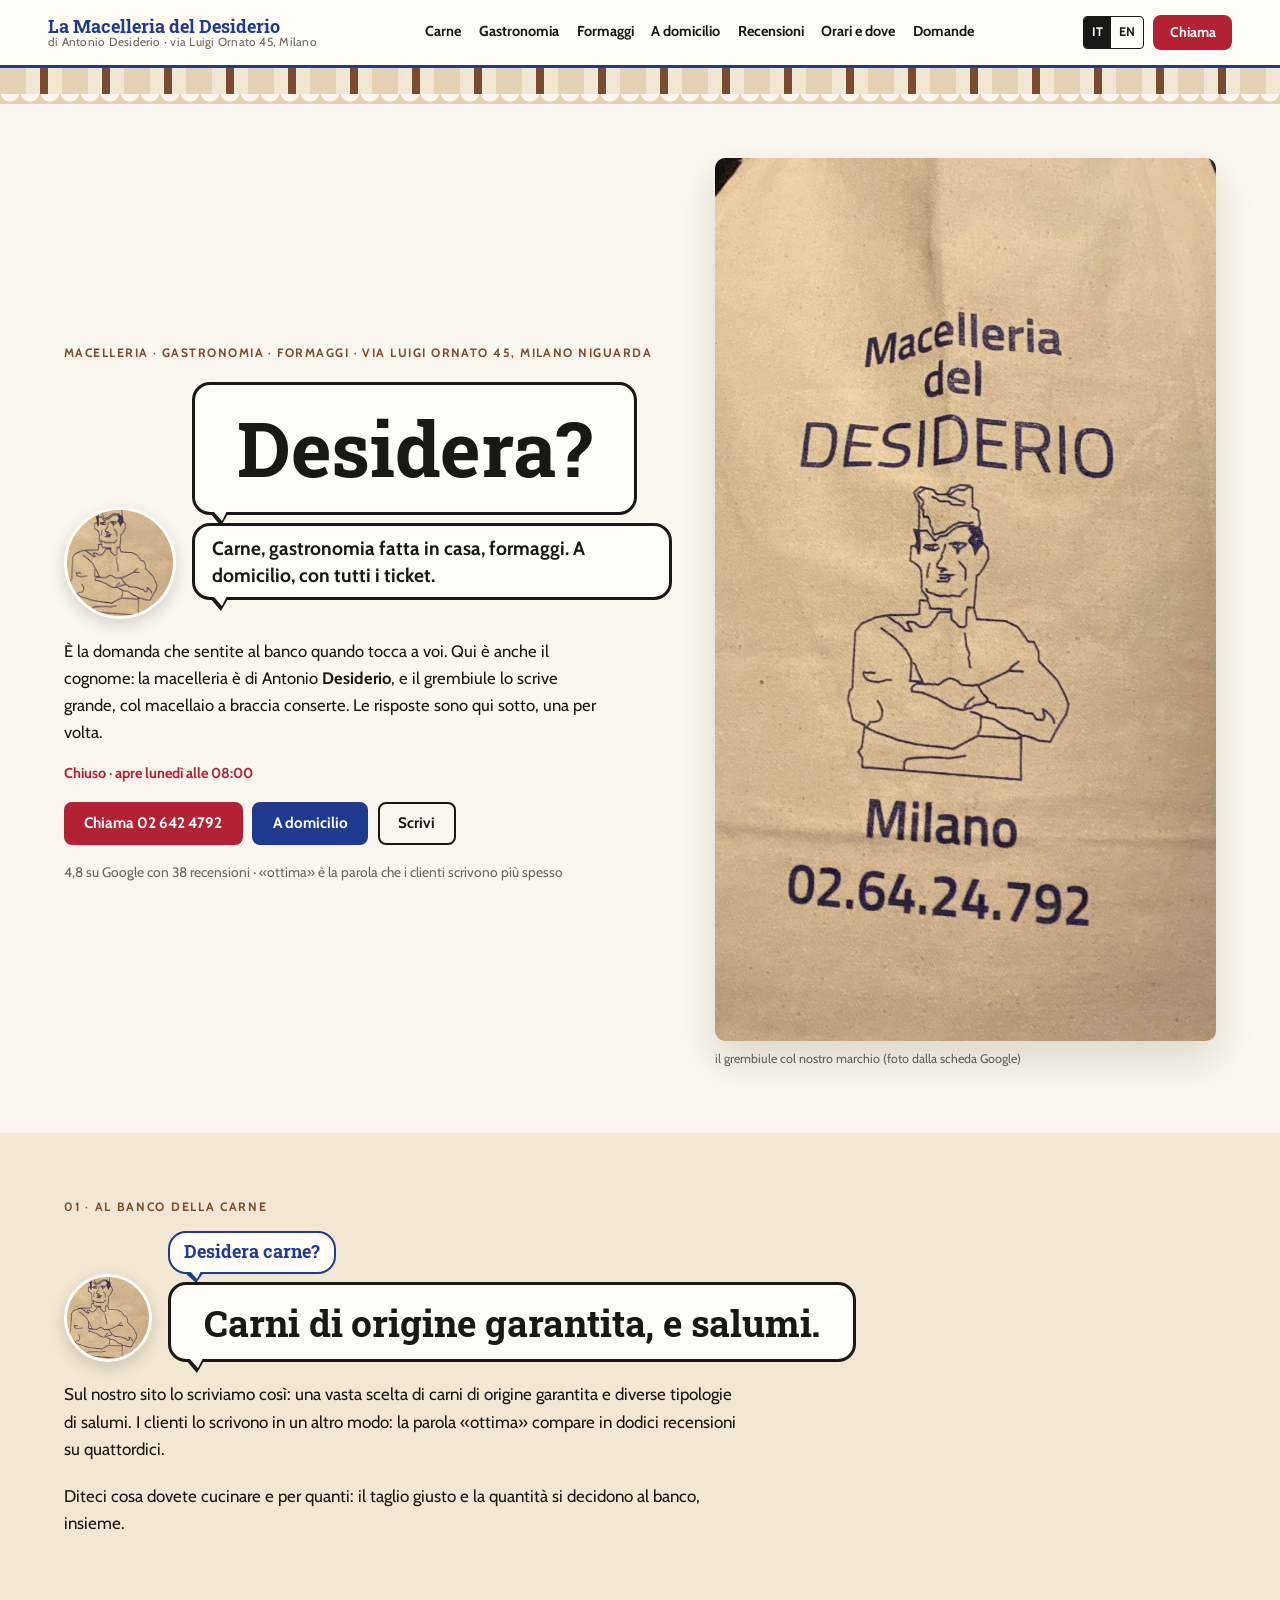
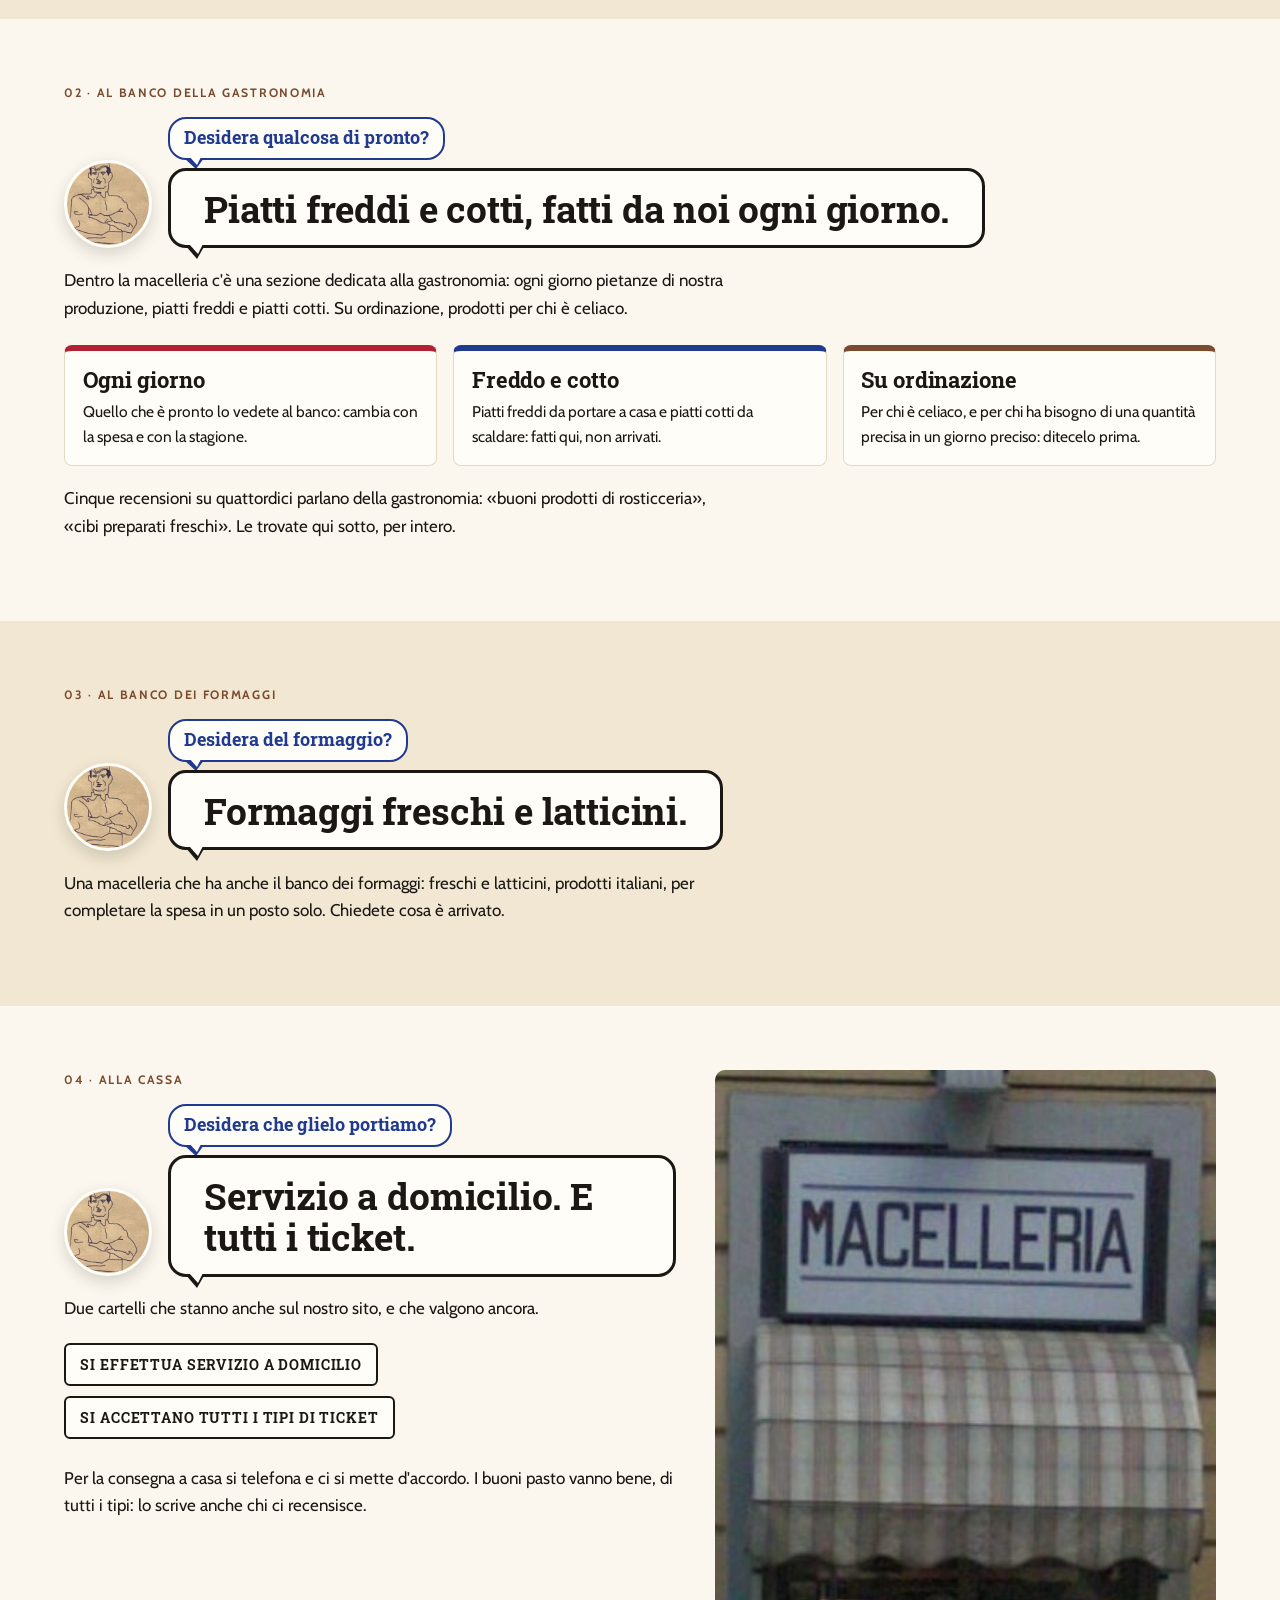
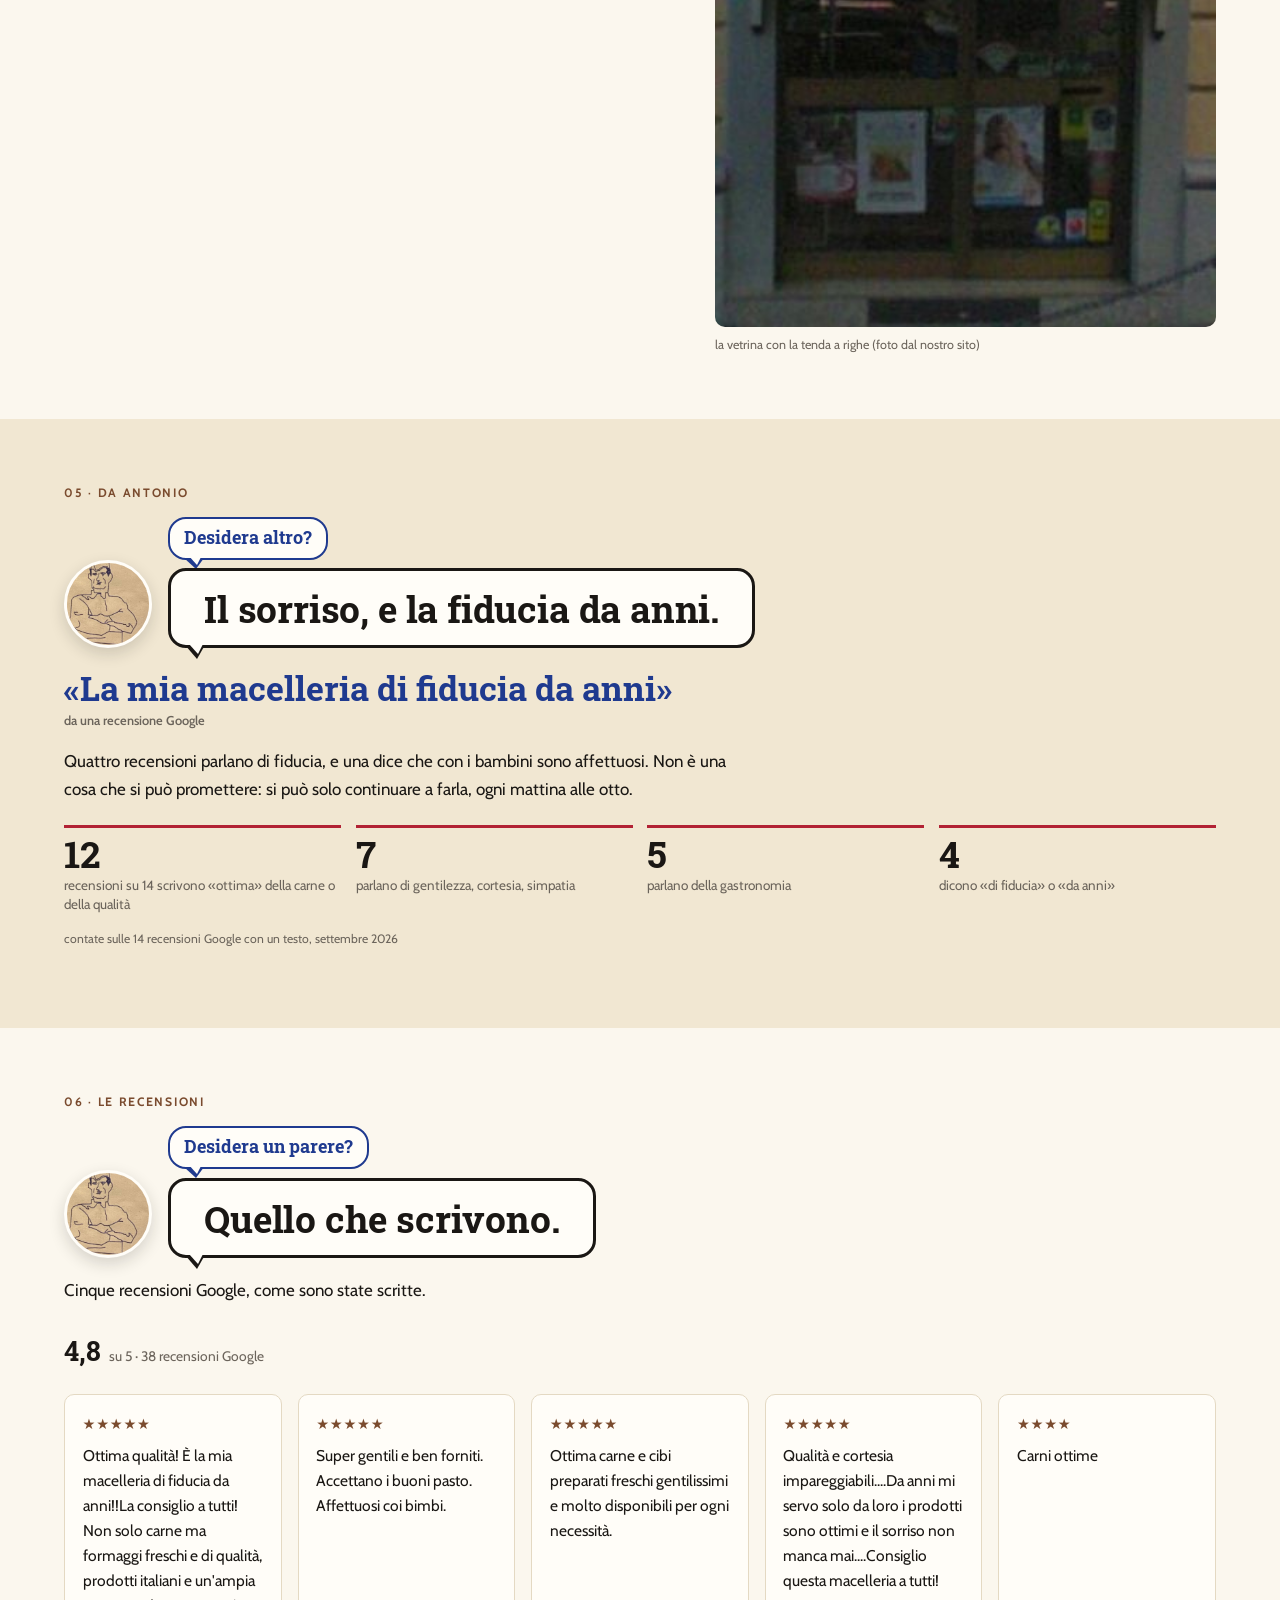
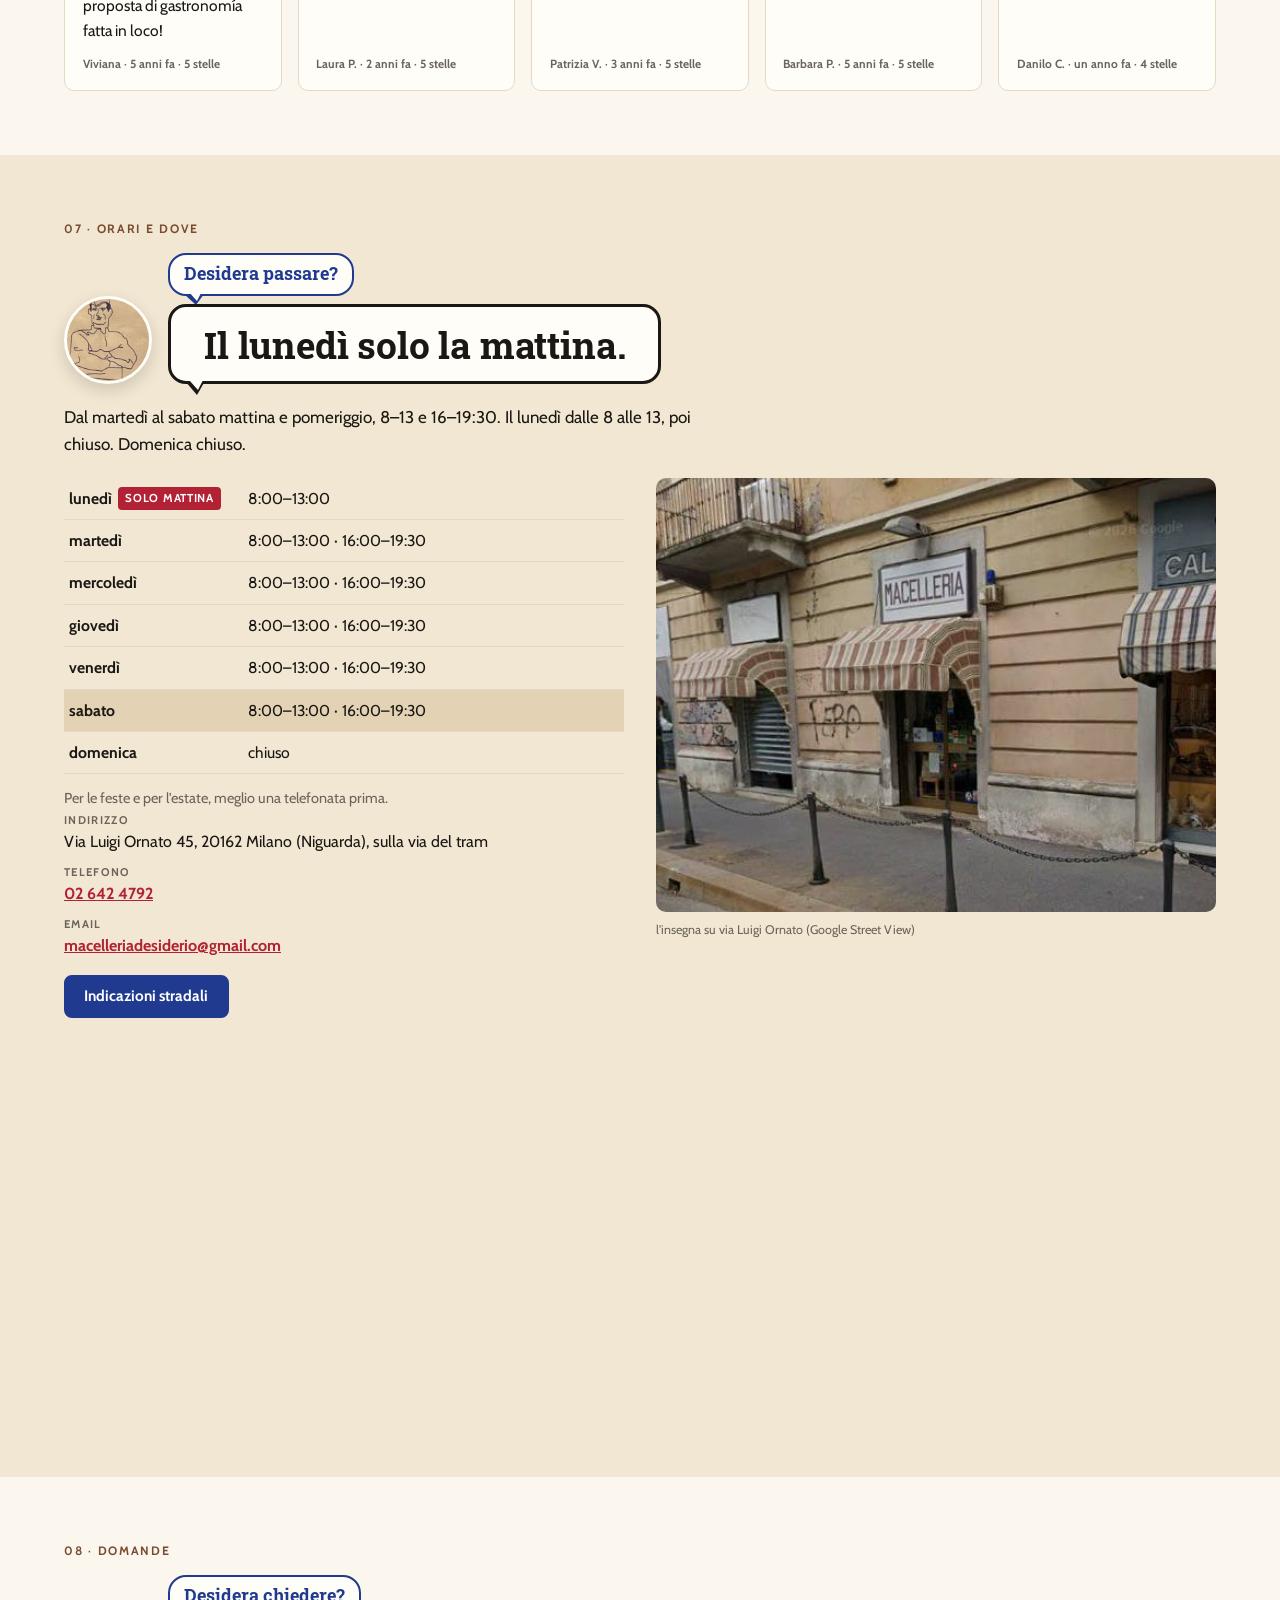
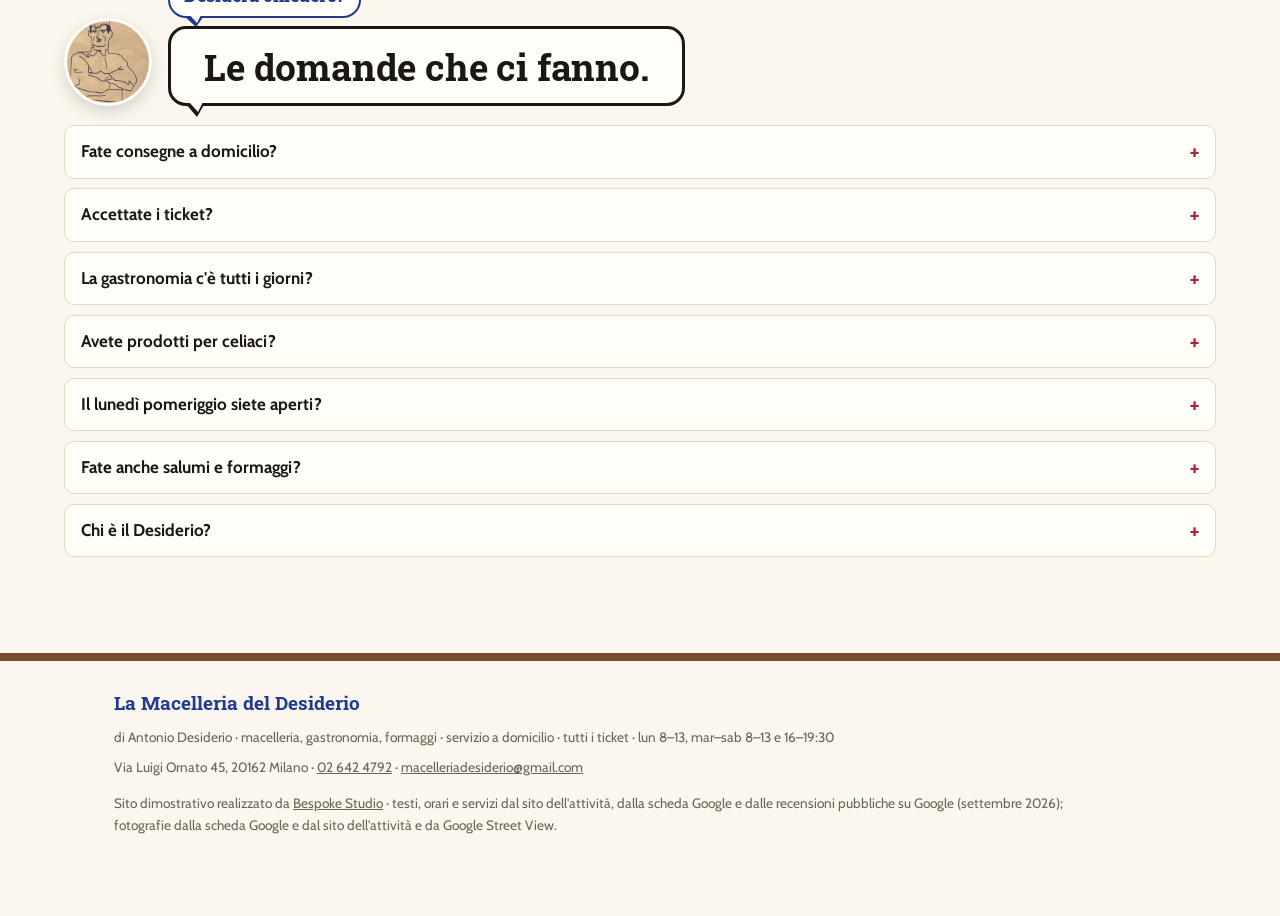
==== index.html @ c49702a7 "La Macelleria del Desiderio: sito «Desidera?» (plumbing V4, firma il fumetto) Co-Authored-By: Claude" ====
<!DOCTYPE html>
<html lang="it" class="no-js">
<head>
<meta charset="utf-8">
<meta name="viewport" content="width=device-width, initial-scale=1">
<title>La Macelleria del Desiderio — Desidera? Macelleria e gastronomia in via Luigi Ornato 45, Milano</title>
<meta name="description" content="La Macelleria del Desiderio di Antonio Desiderio, via Luigi Ornato 45 a Milano (Niguarda): carni di origine garantita e salumi, gastronomia di propria produzione ogni giorno, formaggi e latticini, servizio a domicilio, tutti i tipi di ticket. Lunedì 8–13, martedì–sabato 8–13 e 16–19:30. Tel 02 642 4792.">
<link rel="canonical" href="https://rotenzark.github.io/macelleria-del-desiderio/">
<meta property="og:type" content="business.business">
<meta property="og:title" content="La Macelleria del Desiderio — Desidera?">
<meta property="og:description" content="Carne, gastronomia fatta in casa, formaggi, a domicilio, tutti i ticket: in via Luigi Ornato 45, Milano Niguarda.">
<meta property="og:image" content="https://rotenzark.github.io/macelleria-del-desiderio/img/og.jpg">
<meta property="og:url" content="https://rotenzark.github.io/macelleria-del-desiderio/">
<meta property="og:locale" content="it_IT">
<meta name="theme-color" content="#1F3A8F">
<link rel="icon" href="img/favicon.svg" type="image/svg+xml">
<link rel="icon" href="img/favicon-32.png" sizes="32x32" type="image/png">
<link rel="apple-touch-icon" href="img/apple-touch-icon.png">
<link rel="preconnect" href="https://fonts.googleapis.com">
<link rel="preconnect" href="https://fonts.gstatic.com" crossorigin>
<link href="https://fonts.googleapis.com/css2?family=Roboto+Slab:wght@700;900&family=Cabin:ital,wght@0,400;0,600;0,700;1,400&display=swap" rel="stylesheet">
<link rel="stylesheet" href="css/styles.css?v=1">
<script type="application/ld+json">
{"@context":"https://schema.org","@type":"Store","name":"La Macelleria del Desiderio di Antonio Desiderio","alternateName":"Macelleria Desiderio","image":"https://rotenzark.github.io/macelleria-del-desiderio/img/og.jpg","url":"https://rotenzark.github.io/macelleria-del-desiderio/","telephone":"+390266424792","email":"macelleriadesiderio@gmail.com","address":{"@type":"PostalAddress","streetAddress":"Via Luigi Ornato 45","addressLocality":"Milano","postalCode":"20162","addressRegion":"MI","addressCountry":"IT"},"geo":{"@type":"GeoCoordinates","latitude":45.5183384,"longitude":9.1918654},"openingHoursSpecification":[{"@type":"OpeningHoursSpecification","dayOfWeek":"Monday","opens":"08:00","closes":"13:00"},{"@type":"OpeningHoursSpecification","dayOfWeek":["Tuesday","Wednesday","Thursday","Friday","Saturday"],"opens":"08:00","closes":"13:00"},{"@type":"OpeningHoursSpecification","dayOfWeek":["Tuesday","Wednesday","Thursday","Friday","Saturday"],"opens":"16:00","closes":"19:30"}],"aggregateRating":{"@type":"AggregateRating","ratingValue":"4.8","reviewCount":"38"}}
</script>
<script type="application/ld+json">
{"@context":"https://schema.org","@type":"FAQPage","mainEntity":[
{"@type":"Question","name":"Fate consegne a domicilio?","acceptedAnswer":{"@type":"Answer","text":"Sì, il servizio a domicilio c'è: chiamate lo 02 642 4792 e ci mettiamo d'accordo."}},
{"@type":"Question","name":"Accettate i ticket?","acceptedAnswer":{"@type":"Answer","text":"Sì, tutti i tipi di ticket e i buoni pasto."}},
{"@type":"Question","name":"La gastronomia c'è tutti i giorni?","acceptedAnswer":{"@type":"Answer","text":"Sì: ogni giorno pietanze di nostra produzione, fredde e cotte."}},
{"@type":"Question","name":"Avete prodotti per celiaci?","acceptedAnswer":{"@type":"Answer","text":"Su ordinazione, sì: diteci cosa vi serve e per quando."}},
{"@type":"Question","name":"Il lunedì pomeriggio siete aperti?","acceptedAnswer":{"@type":"Answer","text":"No: il lunedì solo la mattina, dalle 8 alle 13. Dal martedì al sabato 8–13 e 16–19:30. Domenica chiuso."}},
{"@type":"Question","name":"Fate anche salumi e formaggi?","acceptedAnswer":{"@type":"Answer","text":"Sì: diverse tipologie di salumi, formaggi freschi e latticini."}},
{"@type":"Question","name":"Chi è il Desiderio?","acceptedAnswer":{"@type":"Answer","text":"Antonio Desiderio, il titolare: la macelleria porta il suo cognome. E «desidera?» è la domanda che sentite al banco quando tocca a voi."}}
]}
</script>
</head>
<body>

<div class="intro" id="intro" aria-hidden="true">
  <div class="banco" id="introFumetto" data-fumetto data-fumetto-manuale data-stato="risponde">
    <img class="banco__m" src="img/macellaio.jpg" alt="" width="480" height="725">
    <div class="banco__f"><p class="fumetto fumetto--r">Desidera?</p></div>
  </div>
  <p class="intro__f" id="introFine" data-i18n="intro.f">La Macelleria del Desiderio · via Luigi Ornato 45</p>
  <button type="button" class="intro__skip" id="introSkip" data-i18n="intro.skip">salta</button>
</div>

<header class="testata" id="top">
  <a class="marchio" href="#top" aria-label="La Macelleria del Desiderio, torna in cima" data-i18n-aria="nav.home">
    <span class="marchio__n">La Macelleria del Desiderio</span>
    <span class="marchio__s" data-i18n="marchio.s">di Antonio Desiderio · via Luigi Ornato 45, Milano</span>
  </a>
  <nav class="nav" id="mainNav" aria-label="Menu principale">
    <a href="#carne" data-i18n="nav.carne">Carne</a>
    <a href="#gastronomia" data-i18n="nav.gastronomia">Gastronomia</a>
    <a href="#formaggi" data-i18n="nav.formaggi">Formaggi</a>
    <a href="#domicilio" data-i18n="nav.domicilio">A domicilio</a>
    <a href="#recensioni" data-i18n="nav.recensioni">Recensioni</a>
    <a href="#orari" data-i18n="nav.orari">Orari e dove</a>
    <a href="#domande" data-i18n="nav.domande">Domande</a>
  </nav>
  <div class="testata__coda">
    <div class="lingue" role="group" aria-label="Lingua">
      <button type="button" data-lang="it" class="is-on">IT</button><button type="button" data-lang="en">EN</button>
    </div>
    <a class="bottone bottone--rosso" href="tel:+390266424792" data-i18n="cta.chiama">Chiama</a>
    <button type="button" class="burger" id="burger" aria-label="Apri il menu" aria-expanded="false" aria-controls="drawer" data-i18n-aria="nav.apri"><span></span><span></span><span></span></button>
  </div>
</header>
<div class="drawer" id="drawer" hidden>
  <a href="#carne" data-i18n="nav.carne">Carne</a>
  <a href="#gastronomia" data-i18n="nav.gastronomia">Gastronomia</a>
  <a href="#formaggi" data-i18n="nav.formaggi">Formaggi</a>
  <a href="#domicilio" data-i18n="nav.domicilio">A domicilio</a>
  <a href="#recensioni" data-i18n="nav.recensioni">Recensioni</a>
  <a href="#orari" data-i18n="nav.orari">Orari e dove</a>
  <a href="#domande" data-i18n="nav.domande">Domande</a>
  <a class="drawer__cta" href="tel:+390266424792" data-i18n="cta.chiama2">Chiama 02 642 4792</a>
</div>
<div class="tenda" aria-hidden="true"></div>

<main>

<!-- ═══ APERTURA: la domanda del banco ═══ -->
<section class="sezione" aria-labelledby="titolo">
  <div class="dentro apertura">
    <div class="apertura__testo">
      <p class="apertura__k" data-i18n="h.k">Macelleria · gastronomia · formaggi · via Luigi Ornato 45, Milano Niguarda</p>
      <div class="banco" id="heroFumetto" data-fumetto data-fumetto-manuale data-stato="risponde">
        <img class="banco__m" src="img/macellaio.jpg" alt="Il macellaio disegnato sul grembiule della macelleria, a braccia conserte" width="480" height="725" data-i18n-alt="h.malt">
        <div class="banco__f">
          <h1 class="fumetto fumetto--r" id="titolo" data-i18n="h.t">Desidera?</h1>
          <p class="fumetto apertura__risposta" data-i18n="h.r">Carne, gastronomia fatta in casa, formaggi. A domicilio, con tutti i ticket.</p>
        </div>
      </div>
      <p class="apertura__p" data-i18n="h.p">È la domanda che sentite al banco quando tocca a voi. Qui è anche il cognome: la macelleria è di Antonio <b>Desiderio</b>, e il grembiule lo scrive grande, col macellaio a braccia conserte. Le risposte sono qui sotto, una per volta.</p>
      <p class="apertura__stato" id="orarioStato">Orari in negozio</p>
      <div class="apertura__azioni">
        <a class="bottone bottone--rosso" href="tel:+390266424792" data-i18n="h.cta1">Chiama 02 642 4792</a>
        <a class="bottone bottone--blu" href="#domicilio" data-i18n="h.cta2">A domicilio</a>
        <a class="bottone bottone--bordo" href="mailto:macelleriadesiderio@gmail.com" data-i18n="h.cta3">Scrivi</a>
      </div>
      <p class="apertura__badge" data-i18n="h.badge">4,8 su Google con 38 recensioni · «ottima» è la parola che i clienti scrivono più spesso</p>
    </div>
    <figure class="foto apertura__foto">
      <button type="button" class="shot" data-full="img/grembiule.jpg" aria-label="Ingrandisci la foto del grembiule" data-i18n-aria="h.zoom">
        <img src="img/grembiule.jpg" alt="Il grembiule della macelleria: Macelleria del Desiderio, Milano, il telefono, e il macellaio disegnato a braccia conserte" width="896" height="1578" data-i18n-alt="h.alt">
      </button>
      <figcaption class="didascalia" data-i18n="h.cap">il grembiule col nostro marchio (foto dalla scheda Google)</figcaption>
    </figure>
  </div>
</section>

<!-- ═══ 01 · CARNE ═══ -->
<section class="sezione sezione--tinta" id="carne" aria-labelledby="t-carne">
  <div class="dentro">
    <p class="sezione__k reveal" data-i18n="c.k">01 · al banco della carne</p>
    <div class="banco reveal reveal-d1" data-fumetto data-stato="risponde">
      <img class="banco__m" src="img/macellaio.jpg" alt="" width="480" height="725">
      <div class="banco__f">
        <span class="fumetto fumetto--d" data-i18n="c.d">Desidera carne?</span>
        <h2 class="fumetto fumetto--r" id="t-carne" data-i18n="c.h">Carni di origine garantita, e salumi.</h2>
      </div>
    </div>
    <p class="sezione__p reveal reveal-d2" data-i18n="c.p1">Sul nostro sito lo scriviamo così: una vasta scelta di carni di origine garantita e diverse tipologie di salumi. I clienti lo scrivono in un altro modo: la parola «ottima» compare in dodici recensioni su quattordici.</p>
    <p class="sezione__p reveal reveal-d3" data-i18n="c.p2">Diteci cosa dovete cucinare e per quanti: il taglio giusto e la quantità si decidono al banco, insieme.</p>
  </div>
</section>

<!-- ═══ 02 · GASTRONOMIA ═══ -->
<section class="sezione" id="gastronomia" aria-labelledby="t-gastronomia">
  <div class="dentro">
    <p class="sezione__k reveal" data-i18n="g.k">02 · al banco della gastronomia</p>
    <div class="banco reveal reveal-d1" data-fumetto data-stato="risponde">
      <img class="banco__m" src="img/macellaio.jpg" alt="" width="480" height="725">
      <div class="banco__f">
        <span class="fumetto fumetto--d" data-i18n="g.d">Desidera qualcosa di pronto?</span>
        <h2 class="fumetto fumetto--r" id="t-gastronomia" data-i18n="g.h">Piatti freddi e cotti, fatti da noi ogni giorno.</h2>
      </div>
    </div>
    <p class="sezione__p reveal reveal-d2" data-i18n="g.p1">Dentro la macelleria c'è una sezione dedicata alla gastronomia: ogni giorno pietanze di nostra produzione, piatti freddi e piatti cotti. Su ordinazione, prodotti per chi è celiaco.</p>
    <ul class="tre">
      <li class="voce reveal"><h3 data-i18n="g1.h">Ogni giorno</h3><p data-i18n="g1.p">Quello che è pronto lo vedete al banco: cambia con la spesa e con la stagione.</p></li>
      <li class="voce voce--blu reveal reveal-d1"><h3 data-i18n="g2.h">Freddo e cotto</h3><p data-i18n="g2.p">Piatti freddi da portare a casa e piatti cotti da scaldare: fatti qui, non arrivati.</p></li>
      <li class="voce voce--marrone reveal reveal-d2"><h3 data-i18n="g3.h">Su ordinazione</h3><p data-i18n="g3.p">Per chi è celiaco, e per chi ha bisogno di una quantità precisa in un giorno preciso: ditecelo prima.</p></li>
    </ul>
    <p class="sezione__p reveal reveal-d3" data-i18n="g.p2">Cinque recensioni su quattordici parlano della gastronomia: «buoni prodotti di rosticceria», «cibi preparati freschi». Le trovate qui sotto, per intero.</p>
  </div>
</section>

<!-- ═══ 03 · FORMAGGI ═══ -->
<section class="sezione sezione--tinta" id="formaggi" aria-labelledby="t-formaggi">
  <div class="dentro">
    <p class="sezione__k reveal" data-i18n="f.k">03 · al banco dei formaggi</p>
    <div class="banco reveal reveal-d1" data-fumetto data-stato="risponde">
      <img class="banco__m" src="img/macellaio.jpg" alt="" width="480" height="725">
      <div class="banco__f">
        <span class="fumetto fumetto--d" data-i18n="f.d">Desidera del formaggio?</span>
        <h2 class="fumetto fumetto--r" id="t-formaggi" data-i18n="f.h">Formaggi freschi e latticini.</h2>
      </div>
    </div>
    <p class="sezione__p reveal reveal-d2" data-i18n="f.p">Una macelleria che ha anche il banco dei formaggi: freschi e latticini, prodotti italiani, per completare la spesa in un posto solo. Chiedete cosa è arrivato.</p>
  </div>
</section>

<!-- ═══ 04 · A DOMICILIO E TICKET ═══ -->
<section class="sezione" id="domicilio" aria-labelledby="t-domicilio">
  <div class="dentro due">
    <div>
      <p class="sezione__k reveal" data-i18n="d.k">04 · alla cassa</p>
      <div class="banco reveal reveal-d1" data-fumetto data-stato="risponde">
        <img class="banco__m" src="img/macellaio.jpg" alt="" width="480" height="725">
        <div class="banco__f">
          <span class="fumetto fumetto--d" data-i18n="d.d">Desidera che glielo portiamo?</span>
          <h2 class="fumetto fumetto--r" id="t-domicilio" data-i18n="d.h">Servizio a domicilio. E tutti i ticket.</h2>
        </div>
      </div>
      <p class="sezione__p reveal reveal-d2" data-i18n="d.p1">Due cartelli che stanno anche sul nostro sito, e che valgono ancora.</p>
      <p class="reveal reveal-d2"><span class="cartello" data-i18n="d.c1">Si effettua servizio a domicilio</span><span class="cartello" data-i18n="d.c2">Si accettano tutti i tipi di ticket</span></p>
      <p class="sezione__p reveal reveal-d3" data-i18n="d.p2">Per la consegna a casa si telefona e ci si mette d'accordo. I buoni pasto vanno bene, di tutti i tipi: lo scrive anche chi ci recensisce.</p>
    </div>
    <figure class="foto reveal reveal-d2">
      <button type="button" class="shot" data-full="img/vetrina.jpg" aria-label="Ingrandisci la foto della vetrina" data-i18n-aria="d.zoom">
        <img src="img/vetrina.jpg" alt="La vetrina della macelleria con la tenda a righe e l'insegna Macelleria" width="356" height="609" data-i18n-alt="d.alt">
      </button>
      <figcaption class="didascalia" data-i18n="d.cap">la vetrina con la tenda a righe (foto dal nostro sito)</figcaption>
    </figure>
  </div>
</section>

<!-- ═══ 05 · DA ANTONIO ═══ -->
<section class="sezione sezione--tinta" id="antonio" aria-labelledby="t-antonio">
  <div class="dentro">
    <p class="sezione__k reveal" data-i18n="a.k">05 · da Antonio</p>
    <div class="banco reveal reveal-d1" data-fumetto data-stato="risponde">
      <img class="banco__m" src="img/macellaio.jpg" alt="" width="480" height="725">
      <div class="banco__f">
        <span class="fumetto fumetto--d" data-i18n="a.d">Desidera altro?</span>
        <h2 class="fumetto fumetto--r" id="t-antonio" data-i18n="a.h">Il sorriso, e la fiducia da anni.</h2>
      </div>
    </div>
    <p class="citazione reveal reveal-d2"><span data-i18n="a.cit">«La mia macelleria di fiducia da anni»</span><small data-i18n="a.cit2">da una recensione Google</small></p>
    <p class="sezione__p reveal reveal-d2" data-i18n="a.p">Quattro recensioni parlano di fiducia, e una dice che con i bambini sono affettuosi. Non è una cosa che si può promettere: si può solo continuare a farla, ogni mattina alle otto.</p>
    <ul class="conteggio reveal reveal-d3">
      <li><b>12</b><span data-i18n="a.n1">recensioni su 14 scrivono «ottima» della carne o della qualità</span></li>
      <li><b>7</b><span data-i18n="a.n2">parlano di gentilezza, cortesia, simpatia</span></li>
      <li><b>5</b><span data-i18n="a.n3">parlano della gastronomia</span></li>
      <li><b>4</b><span data-i18n="a.n4">dicono «di fiducia» o «da anni»</span></li>
    </ul>
    <p class="conteggio__nota reveal" data-i18n="a.nota">contate sulle 14 recensioni Google con un testo, settembre 2026</p>
  </div>
</section>

<!-- ═══ 06 · RECENSIONI ═══ -->
<section class="sezione" id="recensioni" aria-labelledby="t-recensioni">
  <div class="dentro">
    <p class="sezione__k reveal" data-i18n="r.k">06 · le recensioni</p>
    <div class="banco reveal reveal-d1" data-fumetto data-stato="risponde">
      <img class="banco__m" src="img/macellaio.jpg" alt="" width="480" height="725">
      <div class="banco__f">
        <span class="fumetto fumetto--d" data-i18n="r.d">Desidera un parere?</span>
        <h2 class="fumetto fumetto--r" id="t-recensioni" data-i18n="r.h">Quello che scrivono.</h2>
      </div>
    </div>
    <p class="sezione__p reveal reveal-d2" data-i18n="r.p">Cinque recensioni Google, come sono state scritte.</p>
    <p class="voto reveal reveal-d2"><b>4,8</b><span data-i18n="r.voto">su 5 · 38 recensioni Google</span></p>
    <ul class="recensioni">
      <li class="rec reveal"><span class="stelle" aria-hidden="true">★★★★★</span><p>Ottima qualità! È la mia macelleria di fiducia da anni!!La consiglio a tutti! Non solo carne ma formaggi freschi e di qualità, prodotti italiani e un'ampia proposta di gastronomía fatta in loco!</p><span class="rec__chi" data-i18n="r1.c">Viviana · 5 anni fa · 5 stelle</span></li>
      <li class="rec reveal reveal-d1"><span class="stelle" aria-hidden="true">★★★★★</span><p>Super gentili e ben forniti. Accettano i buoni pasto. Affettuosi coi bimbi.</p><span class="rec__chi" data-i18n="r2.c">Laura P. · 2 anni fa · 5 stelle</span></li>
      <li class="rec reveal reveal-d2"><span class="stelle" aria-hidden="true">★★★★★</span><p>Ottima carne e cibi preparati freschi gentilissimi e molto disponibili per ogni necessità.</p><span class="rec__chi" data-i18n="r3.c">Patrizia V. · 3 anni fa · 5 stelle</span></li>
      <li class="rec reveal reveal-d3"><span class="stelle" aria-hidden="true">★★★★★</span><p>Qualità e cortesia impareggiabili....Da anni mi servo solo da loro i prodotti sono ottimi e il sorriso non manca mai....Consiglio questa macelleria a tutti!</p><span class="rec__chi" data-i18n="r4.c">Barbara P. · 5 anni fa · 5 stelle</span></li>
      <li class="rec reveal reveal-d3"><span class="stelle" aria-hidden="true">★★★★</span><p>Carni ottime</p><span class="rec__chi" data-i18n="r5.c">Danilo C. · un anno fa · 4 stelle</span></li>
    </ul>
  </div>
</section>

<!-- ═══ 07 · ORARI E DOVE ═══ -->
<section class="sezione sezione--tinta" id="orari" aria-labelledby="t-orari">
  <div class="dentro">
    <p class="sezione__k reveal" data-i18n="o.k">07 · orari e dove</p>
    <div class="banco reveal reveal-d1" data-fumetto data-stato="risponde">
      <img class="banco__m" src="img/macellaio.jpg" alt="" width="480" height="725">
      <div class="banco__f">
        <span class="fumetto fumetto--d" data-i18n="o.d">Desidera passare?</span>
        <h2 class="fumetto fumetto--r" id="t-orari" data-i18n="o.h">Il lunedì solo la mattina.</h2>
      </div>
    </div>
    <p class="sezione__p reveal reveal-d2" data-i18n="o.p">Dal martedì al sabato mattina e pomeriggio, 8–13 e 16–19:30. Il lunedì dalle 8 alle 13, poi chiuso. Domenica chiuso.</p>
    <div class="dove">
      <div class="orari reveal reveal-d2">
        <table>
          <caption class="sr" data-i18n="o.cap">Orari di apertura</caption>
          <tbody>
            <tr data-day="1"><td><span data-i18n="g.lun">lunedì</span><span class="solo" data-i18n="g.solo">solo mattina</span></td><td>8:00–13:00</td></tr>
            <tr data-day="2"><td data-i18n="g.mar">martedì</td><td>8:00–13:00 · 16:00–19:30</td></tr>
            <tr data-day="3"><td data-i18n="g.mer">mercoledì</td><td>8:00–13:00 · 16:00–19:30</td></tr>
            <tr data-day="4"><td data-i18n="g.gio">giovedì</td><td>8:00–13:00 · 16:00–19:30</td></tr>
            <tr data-day="5"><td data-i18n="g.ven">venerdì</td><td>8:00–13:00 · 16:00–19:30</td></tr>
            <tr data-day="6"><td data-i18n="g.sab">sabato</td><td>8:00–13:00 · 16:00–19:30</td></tr>
            <tr data-day="0"><td data-i18n="g.dom">domenica</td><td data-i18n="g.chiuso">chiuso</td></tr>
          </tbody>
        </table>
        <p class="orari__nota" data-i18n="o.nota">Per le feste e per l'estate, meglio una telefonata prima.</p>
        <ul class="contatti">
          <li><span class="contatti__k" data-i18n="k.ind">indirizzo</span>Via Luigi Ornato 45, 20162 Milano (Niguarda), sulla via del tram</li>
          <li><span class="contatti__k" data-i18n="k.tel">telefono</span><a href="tel:+390266424792">02 642 4792</a></li>
          <li><span class="contatti__k" data-i18n="k.mail">email</span><a href="mailto:macelleriadesiderio@gmail.com">macelleriadesiderio@gmail.com</a></li>
        </ul>
        <a class="bottone bottone--blu" href="https://www.google.com/maps/dir/?api=1&amp;destination=Via+Luigi+Ornato+45,+20162+Milano" target="_blank" rel="noopener" data-i18n="o.strada">Indicazioni stradali</a>
      </div>
      <figure class="foto reveal reveal-d3">
        <button type="button" class="shot" data-full="img/insegna.jpg" aria-label="Ingrandisci la foto dell'insegna" data-i18n-aria="o.zoom">
          <img src="img/insegna.jpg" alt="L'insegna Macelleria e la tenda a righe su via Luigi Ornato, viste dalla strada" width="512" height="397" data-i18n-alt="o.alt">
        </button>
        <figcaption class="didascalia" data-i18n="o.cap2">l'insegna su via Luigi Ornato (Google Street View)</figcaption>
      </figure>
      <div class="mappa reveal" id="mappa">
        <iframe src="https://www.google.com/maps?q=Macelleria+Desiderio+Antonio,+Via+Luigi+Ornato+45,+20162+Milano&amp;z=16&amp;output=embed" title="Mappa: La Macelleria del Desiderio, Via Luigi Ornato 45, Milano" loading="lazy" referrerpolicy="no-referrer-when-downgrade" allowfullscreen data-i18n-title="o.mappa"></iframe>
      </div>
    </div>
  </div>
</section>

<!-- ═══ 08 · DOMANDE ═══ -->
<section class="sezione" id="domande" aria-labelledby="t-domande">
  <div class="dentro">
    <p class="sezione__k reveal" data-i18n="q.k">08 · domande</p>
    <div class="banco reveal reveal-d1" data-fumetto data-stato="risponde">
      <img class="banco__m" src="img/macellaio.jpg" alt="" width="480" height="725">
      <div class="banco__f">
        <span class="fumetto fumetto--d" data-i18n="q.d">Desidera chiedere?</span>
        <h2 class="fumetto fumetto--r" id="t-domande" data-i18n="q.h">Le domande che ci fanno.</h2>
      </div>
    </div>
    <div class="domande">
      <details class="reveal"><summary data-i18n="qa.1">Fate consegne a domicilio?</summary><p data-i18n="ra.1">Sì, il servizio a domicilio c'è: chiamate lo 02 642 4792 e ci mettiamo d'accordo.</p></details>
      <details class="reveal reveal-d1"><summary data-i18n="qa.2">Accettate i ticket?</summary><p data-i18n="ra.2">Sì, tutti i tipi di ticket e i buoni pasto.</p></details>
      <details class="reveal reveal-d1"><summary data-i18n="qa.3">La gastronomia c'è tutti i giorni?</summary><p data-i18n="ra.3">Sì: ogni giorno pietanze di nostra produzione, fredde e cotte.</p></details>
      <details class="reveal reveal-d2"><summary data-i18n="qa.4">Avete prodotti per celiaci?</summary><p data-i18n="ra.4">Su ordinazione, sì: diteci cosa vi serve e per quando.</p></details>
      <details class="reveal reveal-d2"><summary data-i18n="qa.5">Il lunedì pomeriggio siete aperti?</summary><p data-i18n="ra.5">No: il lunedì solo la mattina, dalle 8 alle 13. Dal martedì al sabato 8–13 e 16–19:30. Domenica chiuso.</p></details>
      <details class="reveal reveal-d3"><summary data-i18n="qa.6">Fate anche salumi e formaggi?</summary><p data-i18n="ra.6">Sì: diverse tipologie di salumi, formaggi freschi e latticini.</p></details>
      <details class="reveal reveal-d3"><summary data-i18n="qa.7">Chi è il Desiderio?</summary><p data-i18n="ra.7">Antonio Desiderio, il titolare: la macelleria porta il suo cognome. E «desidera?» è la domanda che sentite al banco quando tocca a voi.</p></details>
    </div>
  </div>
</section>

</main>

<footer class="piede">
  <div class="piede__dentro">
    <p class="piede__m">La Macelleria del Desiderio</p>
    <p class="piede__s" data-i18n="piede.s">di Antonio Desiderio · macelleria, gastronomia, formaggi · servizio a domicilio · tutti i ticket · lun 8–13, mar–sab 8–13 e 16–19:30</p>
    <p class="piede__d">Via Luigi Ornato 45, 20162 Milano · <a href="tel:+390266424792">02 642 4792</a> · <a href="mailto:macelleriadesiderio@gmail.com">macelleriadesiderio@gmail.com</a></p>
    <p class="piede__b" data-i18n="piede.b">Sito dimostrativo realizzato da <a href="https://bespokestud.io" target="_blank" rel="noopener">Bespoke Studio</a> · testi, orari e servizi dal sito dell'attività, dalla scheda Google e dalle recensioni pubbliche su Google (settembre 2026); fotografie dalla scheda Google e dal sito dell'attività e da Google Street View.</p>
  </div>
</footer>

<div class="barra" id="actionBar">
  <a href="tel:+390266424792" data-i18n="b.chiama">Chiama</a>
  <a href="#gastronomia" data-i18n="b.gastro">Gastronomia</a>
  <a href="#orari" data-i18n="b.orari">Orari</a>
  <a href="#mappa" data-i18n="b.mappa">Mappa</a>
</div>

<div class="lightbox" id="lightbox" hidden>
  <button type="button" class="lightbox__chiudi" id="lightboxClose" aria-label="Chiudi" data-i18n-aria="lb.chiudi">&times;</button>
  <img src="" alt="" id="lightboxImg">
</div>

<script src="https://cdn.jsdelivr.net/npm/gsap@3.12.5/dist/gsap.min.js"></script>
<script src="https://cdn.jsdelivr.net/npm/gsap@3.12.5/dist/ScrollTrigger.min.js"></script>
<script src="js/main.js?v=1"></script>
</body>
</html>
---- css/styles.css ----
/* La Macelleria del Desiderio · via Luigi Ornato 45 — «Desidera?»
   La domanda del banco è anche il loro cognome. Il sito è una serie di domande al banco con le loro risposte (carne,
   gastronomia, formaggi, a domicilio, da Antonio…). La firma è il fumetto: il macellaio disegnato sul loro grembiule
   chiede «Desidera?» e risponde col titolo, sezione per sezione (stato finale nel CSS: fumetti aperti; il JS li chiude e
   li fa sbocciare dalla coda). Palette: la tenda a righe beige e marrone, il blu dell'insegna, il rosso della carne. */

/* ── reset tecnico (PLUMBING) ── */
[hidden]{display:none !important}
img{max-width:100%;height:auto}
*,*::before,*::after{box-sizing:border-box}

:root{
  --crema:#FBF7EE; --carta:#FFFDF8; --beige:#E3D3B4; --beige-2:#F1E7D2; --marrone:#7A4B2E; --marrone-scuro:#5C3821;
  --blu:#1F3A8F; --rosso:#B22234; --inchiostro:#1A1714; --grigio:#6B645B; --linea:#E4D9C3;
  --f-tit:'Roboto Slab',Georgia,'Times New Roman',serif;
  --f-txt:'Cabin',system-ui,-apple-system,'Segoe UI',sans-serif;
  --lato:clamp(1rem,5vw,4rem);
  --testata:68px;
}
html{scroll-behavior:smooth;scroll-padding-top:calc(var(--testata) + 12px)}
body{margin:0;font-family:var(--f-txt);font-size:1.06rem;line-height:1.62;color:var(--inchiostro);background:var(--crema);-webkit-font-smoothing:antialiased;overflow-x:hidden}
img{display:block}
a{color:inherit}
h1,h2,h3,h4{font-family:var(--f-tit);font-weight:700;line-height:1.12;margin:0;letter-spacing:-.005em}
h2{font-size:clamp(1.6rem,3.2vw,2.5rem)}
h3{font-size:clamp(1.1rem,1.7vw,1.35rem)}
p{margin:0 0 1em}
b,strong{font-weight:700}
:focus-visible{outline:3px solid var(--blu);outline-offset:3px}
.sr{position:absolute;width:1px;height:1px;overflow:hidden;clip-path:inset(50%);white-space:nowrap}

/* reveal: stato iniziale solo dietro .js (anti-flash) */
.js .reveal{opacity:0;transform:translateY(14px);transition:opacity .7s ease,transform .7s ease}
.js .reveal.in-view{opacity:1;transform:none}
html:not(.js) .reveal{opacity:1;transform:none}

/* ── la tenda a righe (dall'insegna) ── */
.tenda{height:26px;background:repeating-linear-gradient(90deg,var(--beige) 0 26px,var(--beige-2) 26px 40px,var(--marrone) 40px 48px,var(--beige-2) 48px 62px);position:relative}
.tenda::after{content:'';position:absolute;left:0;right:0;bottom:-10px;height:10px;background:radial-gradient(circle at 10px -2px,transparent 9px,var(--beige) 10px) 0 0/20px 10px repeat-x}

/* ── la firma: il fumetto ── */
.banco{display:grid;grid-template-columns:auto 1fr;gap:.9rem 1rem;align-items:end}
.banco__m{width:88px;height:88px;border-radius:50%;object-fit:cover;border:3px solid var(--carta);box-shadow:0 6px 16px rgba(26,23,20,.16);background:var(--beige-2)}
.banco__f{display:grid;gap:.5rem;justify-items:start}
.fumetto{position:relative;display:inline-block;background:var(--carta);border:3px solid var(--inchiostro);border-radius:18px;padding:.45em .9em;transform-origin:0 100%;will-change:transform;max-width:100%}
.fumetto::after{content:'';position:absolute;left:14px;bottom:-14px;width:0;height:0;border-left:12px solid transparent;border-right:8px solid transparent;border-top:14px solid var(--inchiostro)}
.fumetto::before{content:'';position:absolute;left:18px;bottom:-9px;width:0;height:0;border-left:9px solid transparent;border-right:5px solid transparent;border-top:10px solid var(--carta);z-index:1}
.fumetto--d{font-family:var(--f-tit);font-weight:700;color:var(--blu);font-size:clamp(.95rem,1.4vw,1.1rem);padding:.3em .8em;border-color:var(--blu);border-width:2px}
.fumetto--d::after{border-top-color:var(--blu);border-top-width:11px;bottom:-11px}
.fumetto--d::before{bottom:-7px}
.fumetto--r{margin:0}
h2.fumetto--r{font-size:clamp(1.45rem,3vw,2.3rem)}
h1.fumetto--r{font-size:clamp(2.4rem,6vw,4.8rem);line-height:1.05;padding:.3em .55em}

/* ── intro: il macellaio che chiede ── */
.no-js .intro{display:none}
.intro{position:fixed;inset:0;z-index:300;display:grid;place-content:center;justify-items:center;padding:1rem;background:var(--crema);text-align:center;transition:opacity .6s,visibility .6s}
.intro.hide{opacity:0;visibility:hidden}
.intro .banco{align-items:end;gap:1rem 1.2rem;text-align:left}
.intro .banco__m{width:140px;height:140px}
.intro .fumetto--r{font-family:var(--f-tit);font-weight:700;font-size:clamp(2rem,7vw,4.4rem);color:var(--blu)}
.intro__f{margin:1.2rem 0 0;font-size:.85rem;font-weight:700;letter-spacing:.14em;text-transform:uppercase;color:var(--marrone);opacity:0;transition:opacity .4s}
.intro__f.is-on{opacity:1}
.intro__skip{margin-top:1.4rem;background:none;border:0;color:var(--grigio);font:inherit;font-weight:700;font-size:.82rem;letter-spacing:.1em;text-transform:uppercase;cursor:pointer}

/* ── testata (fondo pieno, NIENTE backdrop-filter) ── */
.testata{position:sticky;top:0;z-index:90;display:flex;align-items:center;justify-content:space-between;gap:1rem;height:var(--testata);padding:0 clamp(1rem,4vw,3rem);background:var(--carta);color:var(--inchiostro);border-bottom:3px solid var(--blu);max-width:100%;overflow:hidden}
.marchio{display:flex;flex-direction:column;justify-content:center;text-decoration:none;line-height:1.1;white-space:nowrap;min-width:0}
.marchio__n{font-family:var(--f-tit);font-weight:700;font-size:1.15rem;color:var(--blu)}
.marchio__s{font-size:.74rem;color:var(--grigio);letter-spacing:.02em}
.nav{display:flex;gap:clamp(.6rem,1.4vw,1.1rem)}
.nav a{text-decoration:none;font-size:.9rem;font-weight:700;padding:.3rem 0;border-bottom:2px solid transparent;white-space:nowrap}
.nav a:hover{border-color:var(--rosso)}
.testata__coda{display:flex;align-items:center;gap:.6rem}
.lingue{display:flex;border:1px solid var(--inchiostro);border-radius:4px;overflow:hidden}
.lingue button{background:none;border:0;padding:.35rem .5rem;font:inherit;font-size:.78rem;font-weight:700;cursor:pointer;color:var(--inchiostro)}
.lingue button.is-on{background:var(--inchiostro);color:var(--carta)}
.burger{display:none;width:42px;height:42px;background:none;border:0;cursor:pointer;flex-direction:column;justify-content:center;gap:5px;padding:8px}
.burger span{display:block;height:2px;background:var(--inchiostro)}
.drawer{position:fixed;top:var(--testata);left:0;right:0;z-index:85;background:var(--carta);border-bottom:3px solid var(--blu);padding:.6rem var(--lato) 1rem;display:grid;gap:.1rem;box-shadow:0 14px 30px rgba(0,0,0,.14)}
.drawer a{padding:.65rem 0;text-decoration:none;font-weight:700;border-bottom:1px solid var(--linea)}
.drawer__cta{color:var(--rosso);border-bottom:0 !important}

/* ── bottoni ── */
.bottone{display:inline-flex;align-items:center;justify-content:center;gap:.4rem;padding:.72rem 1.15rem;border-radius:8px;font-weight:700;text-decoration:none;font-size:.95rem;line-height:1.1;border:2px solid transparent;transition:transform .15s,background .15s}
.bottone--rosso{background:var(--rosso);color:#fff;border-color:var(--rosso)}
.bottone--rosso:hover{background:#8F1B2A}
.bottone--blu{background:var(--blu);color:#fff;border-color:var(--blu)}
.bottone--bordo{background:transparent;color:var(--inchiostro);border-color:var(--inchiostro)}
.bottone:hover{transform:translateY(-1px)}
.testata .bottone{padding:.5rem .9rem;font-size:.88rem}

/* ── sezioni ── */
.sezione{padding:clamp(2.2rem,5vw,4.4rem) var(--lato)}
.sezione--tinta{background:var(--beige-2)}
.dentro{max-width:1180px;margin:0 auto}
.sezione__k{font-size:.76rem;font-weight:800;letter-spacing:.14em;text-transform:uppercase;color:var(--marrone);margin:0 0 .9rem}
.sezione__p{max-width:42rem;margin-top:1.2rem}
.didascalia{font-size:.78rem;color:var(--grigio);padding:.5rem 0 0;margin:0}
.foto{margin:0}
.foto img{width:100%;border-radius:10px}
.shot{display:block;position:relative;width:100%;padding:0;border:0;background:none;cursor:zoom-in;text-align:left;font:inherit;color:inherit}
.due{display:grid;grid-template-columns:1.1fr .9fr;gap:clamp(1.4rem,3vw,3rem);align-items:start}

/* ── apertura ── */
.apertura{display:grid;grid-template-columns:1.1fr .9fr;gap:clamp(1.4rem,3vw,3rem);align-items:center}
.apertura__k{font-size:.76rem;font-weight:800;letter-spacing:.12em;text-transform:uppercase;color:var(--marrone);margin:0 0 1.2rem}
.apertura .banco{margin-bottom:1.2rem}
.apertura .banco__m{width:112px;height:112px}
.apertura__risposta{font-family:var(--f-txt);font-weight:700;font-size:clamp(1.05rem,1.5vw,1.25rem);max-width:30rem;line-height:1.4}
.apertura__p{font-size:clamp(1.02rem,1.3vw,1.15rem);max-width:34rem}
.apertura__stato{font-size:.9rem;font-weight:700;color:var(--rosso);margin:.2rem 0 1rem}
.apertura__azioni{display:flex;flex-wrap:wrap;gap:.6rem;margin-bottom:1rem}
.apertura__badge{font-size:.86rem;color:var(--grigio);max-width:32rem;margin:0}
.apertura__foto img{border-radius:10px;box-shadow:0 18px 40px rgba(26,23,20,.14)}

/* ── conteggi e citazione ── */
.conteggio{display:grid;grid-template-columns:repeat(auto-fit,minmax(140px,1fr));gap:.9rem;margin:1.4rem 0 1rem;padding:0;list-style:none}
.conteggio li{border-top:3px solid var(--rosso);padding-top:.5rem}
.conteggio b{display:block;font-family:var(--f-tit);font-weight:700;font-size:2.3rem;line-height:1}
.conteggio span{font-size:.84rem;color:var(--grigio);display:block;line-height:1.35;margin-top:.2rem}
.conteggio__nota{font-size:.76rem;color:var(--grigio);margin:0 0 1rem}
.citazione{font-family:var(--f-tit);font-weight:700;font-size:clamp(1.4rem,2.8vw,2.1rem);line-height:1.15;margin:1.3rem 0 1rem;color:var(--blu)}
.citazione small{display:block;font-family:var(--f-txt);font-weight:600;font-size:.8rem;color:var(--grigio);margin-top:.4rem}
.cartello{display:inline-block;background:var(--carta);border:2px solid var(--inchiostro);border-radius:6px;padding:.5rem .9rem;font-family:var(--f-tit);font-weight:700;letter-spacing:.06em;text-transform:uppercase;font-size:.9rem;margin:.2rem .4rem .4rem 0}
.tre{display:grid;grid-template-columns:repeat(auto-fit,minmax(220px,1fr));gap:1rem;margin:1.4rem 0 0;padding:0;list-style:none}
.voce{background:var(--carta);border:1px solid var(--linea);border-top:6px solid var(--rosso);border-radius:8px;padding:1.1rem 1.1rem 1rem}
.voce--blu{border-top-color:var(--blu)} .voce--marrone{border-top-color:var(--marrone)}
.voce h3{margin:0 0 .4rem}
.voce p{margin:0;font-size:.97rem}

/* ── recensioni ── */
.recensioni{display:grid;grid-template-columns:repeat(auto-fit,minmax(190px,1fr));gap:1rem;list-style:none;margin:1.4rem 0 0;padding:0}
.rec{background:var(--carta);border:1px solid var(--linea);border-radius:10px;padding:1.1rem 1.1rem 1rem;display:flex;flex-direction:column}
.rec p{margin:0 0 .7rem;font-size:.97rem;flex:1}
.rec__chi{font-size:.74rem;font-weight:700;color:var(--grigio)}
.stelle{color:var(--marrone);letter-spacing:.05em;font-size:.9rem;margin-bottom:.4rem}
.voto{display:inline-flex;align-items:baseline;gap:.5rem;font-size:.86rem;color:var(--grigio);margin:.4rem 0 0}
.voto b{font-family:var(--f-tit);font-weight:700;font-size:1.7rem;color:var(--inchiostro)}

/* ── orari e dove ── */
.dove{display:grid;grid-template-columns:1fr 1fr;gap:2rem;align-items:start;margin-top:1.2rem}
.orari table{width:100%;border-collapse:collapse;font-size:.98rem}
.orari td{padding:.5rem .3rem;border-bottom:1px solid var(--linea);vertical-align:top}
.orari td:first-child{font-weight:700;width:32%}
.orari tr.is-today td{background:var(--beige)}
.orari .solo{display:inline-block;font-size:.72rem;font-weight:800;letter-spacing:.06em;text-transform:uppercase;color:#fff;background:var(--rosso);padding:.15rem .45rem;border-radius:4px;margin-left:.4rem;vertical-align:.1em}
.orari__nota{font-size:.9rem;color:var(--grigio);margin:.8rem 0 0}
.contatti{list-style:none;padding:0;margin:0 0 1rem;display:grid;gap:.5rem;font-size:1rem}
.contatti a{color:var(--rosso);font-weight:700}
.contatti__k{display:block;font-size:.7rem;font-weight:800;letter-spacing:.12em;text-transform:uppercase;color:var(--grigio)}
.fotodue{display:grid;grid-template-columns:1fr 1fr;gap:1rem;align-items:start}
.mappa{margin:1.4rem 0 0;grid-column:1/-1}
.mappa iframe{width:100%;height:340px;border:0;display:block;border-radius:10px}

/* ── domande ── */
.domande{display:grid;gap:.6rem;margin-top:1.2rem}
.domande details{background:var(--carta);border:1px solid var(--linea);border-radius:10px;padding:.75rem 1rem}
.domande summary{cursor:pointer;font-weight:700;list-style:none;display:flex;justify-content:space-between;gap:1rem}
.domande summary::-webkit-details-marker{display:none}
.domande summary::after{content:'+';font-family:var(--f-tit);font-weight:700;color:var(--rosso);flex:none}
.domande details[open] summary::after{content:'–'}
.domande p{margin:.55rem 0 0;font-size:.98rem}

/* ── piede ── */
.piede{border-top:8px solid var(--marrone);margin-top:2rem}
.piede__dentro{max-width:1180px;margin:0 auto;padding:1.6rem var(--lato) 5rem;color:var(--grigio);font-size:.85rem;display:grid;gap:.5rem}
.piede__m{font-family:var(--f-tit);font-weight:700;color:var(--blu);font-size:1.2rem;margin:0}
.piede__d,.piede__s,.piede__b{margin:0}
.piede__b{margin-top:.4rem;max-width:60rem}
.piede a{color:inherit}

/* ── barra azioni (mobile) ── */
.barra{position:fixed;left:0;right:0;bottom:0;z-index:80;display:none;grid-template-columns:repeat(4,1fr);background:var(--inchiostro);color:var(--carta)}
.barra a{padding:.85rem .3rem;text-align:center;font-size:.8rem;font-weight:700;text-decoration:none;border-right:1px solid rgba(255,255,255,.14)}
.barra a:last-child{border-right:0}

/* ── lightbox ── */
.lightbox{position:fixed;inset:0;z-index:400;background:rgba(0,0,0,.92);display:grid;place-items:center;padding:2rem}
.lightbox img{max-width:100%;max-height:90vh;width:auto;height:auto;object-fit:contain}
.lightbox__chiudi{position:absolute;top:1rem;right:1rem;background:none;border:0;color:#fff;font-size:2.4rem;cursor:pointer;line-height:1}

/* ── responsive ── */
@media (max-width:960px){
  .nav{display:none}
  .burger{display:flex}
  .apertura,.due{grid-template-columns:1fr}
}
@media (max-width:640px){
  .testata{gap:.5rem;padding:0 1rem}
  .testata .bottone{display:none}
  .marchio__s{display:none}
  .marchio__n{font-size:1rem}
  .lingue button{padding:.3rem .4rem}
  .banco{grid-template-columns:1fr;align-items:start}
  .banco__m{width:72px;height:72px}
  .apertura .banco__m{width:96px;height:96px}
  h1.fumetto--r{font-size:clamp(2.1rem,11vw,3.4rem)}
  .fumetto{border-radius:14px}
  .dove,.fotodue{grid-template-columns:1fr}
  .barra{display:grid}
  .piede__dentro{padding-bottom:6.5rem}
  .mappa iframe{height:280px}
  .orari .solo{display:block;width:max-content;margin:.25rem 0 0;font-size:.6rem;letter-spacing:.04em;white-space:nowrap}
}
@media (prefers-reduced-motion:reduce){
  html{scroll-behavior:auto}
  .bottone{transition:none}
}
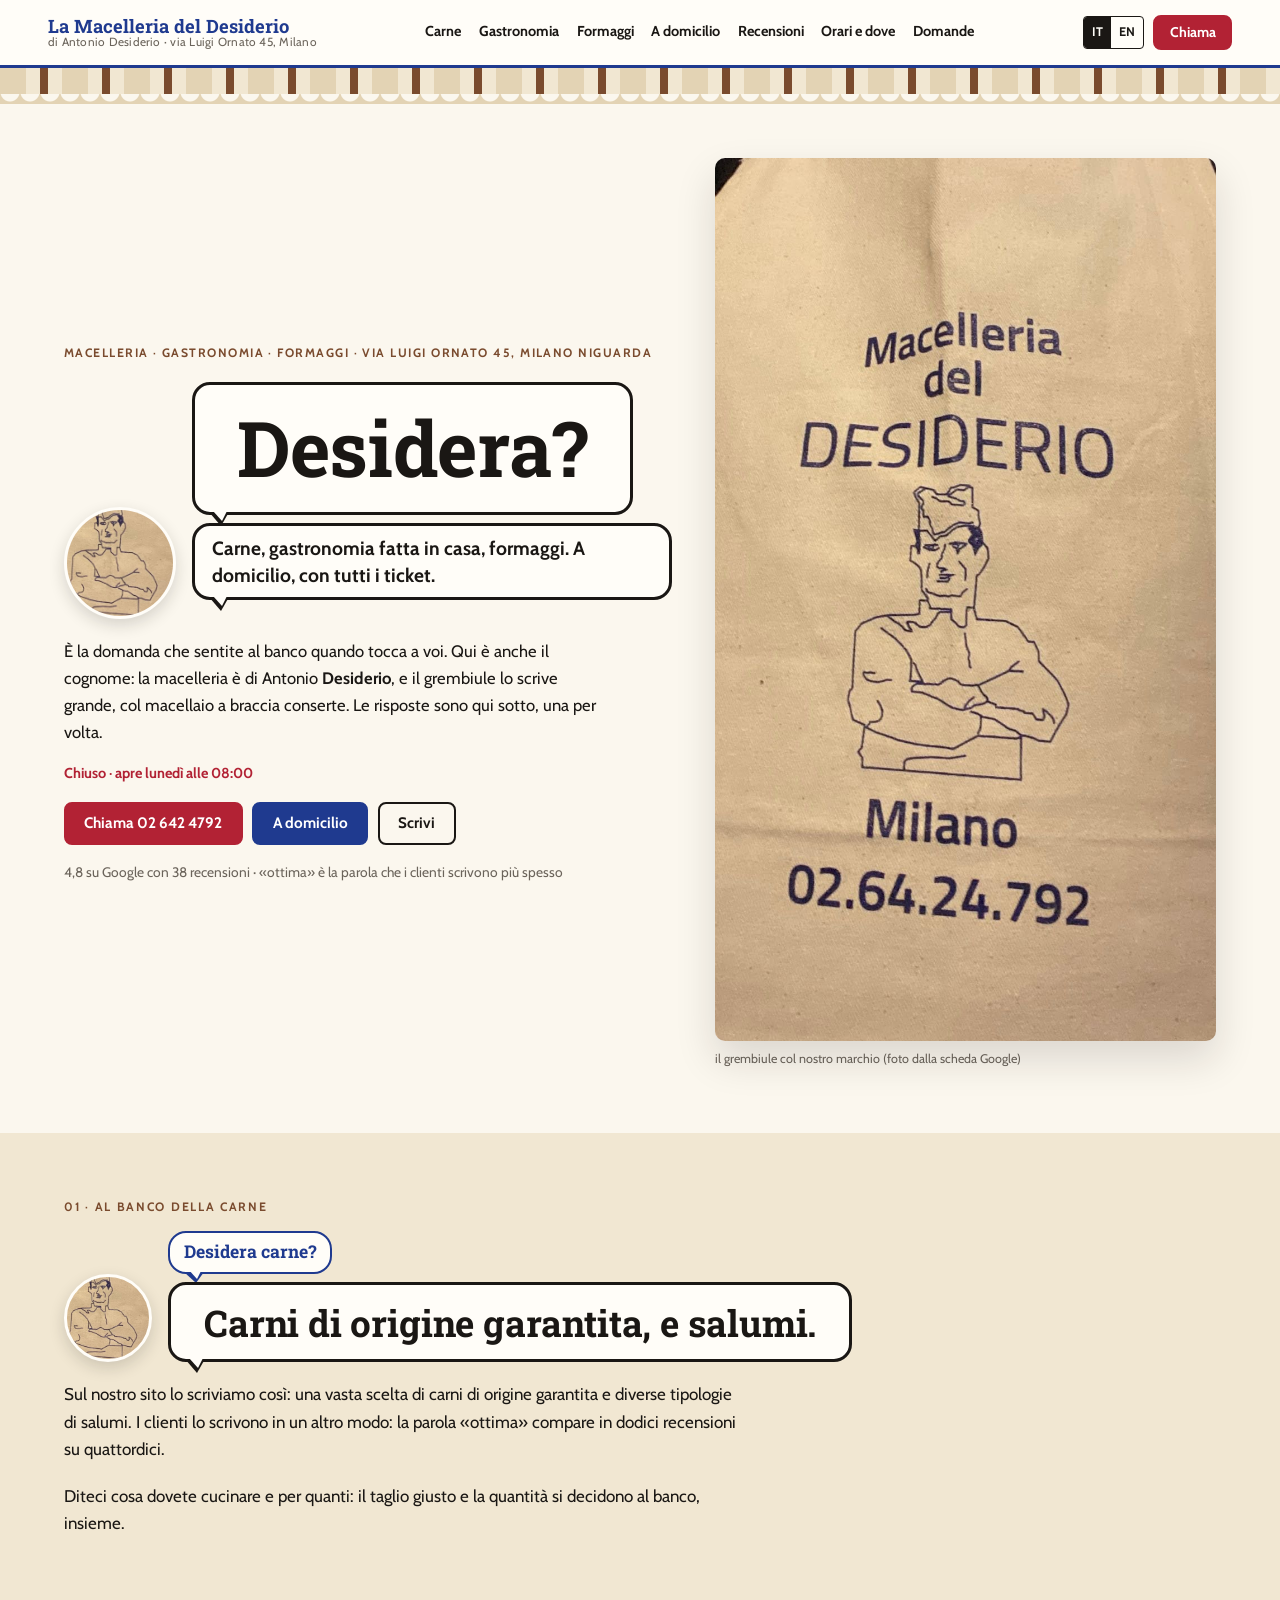
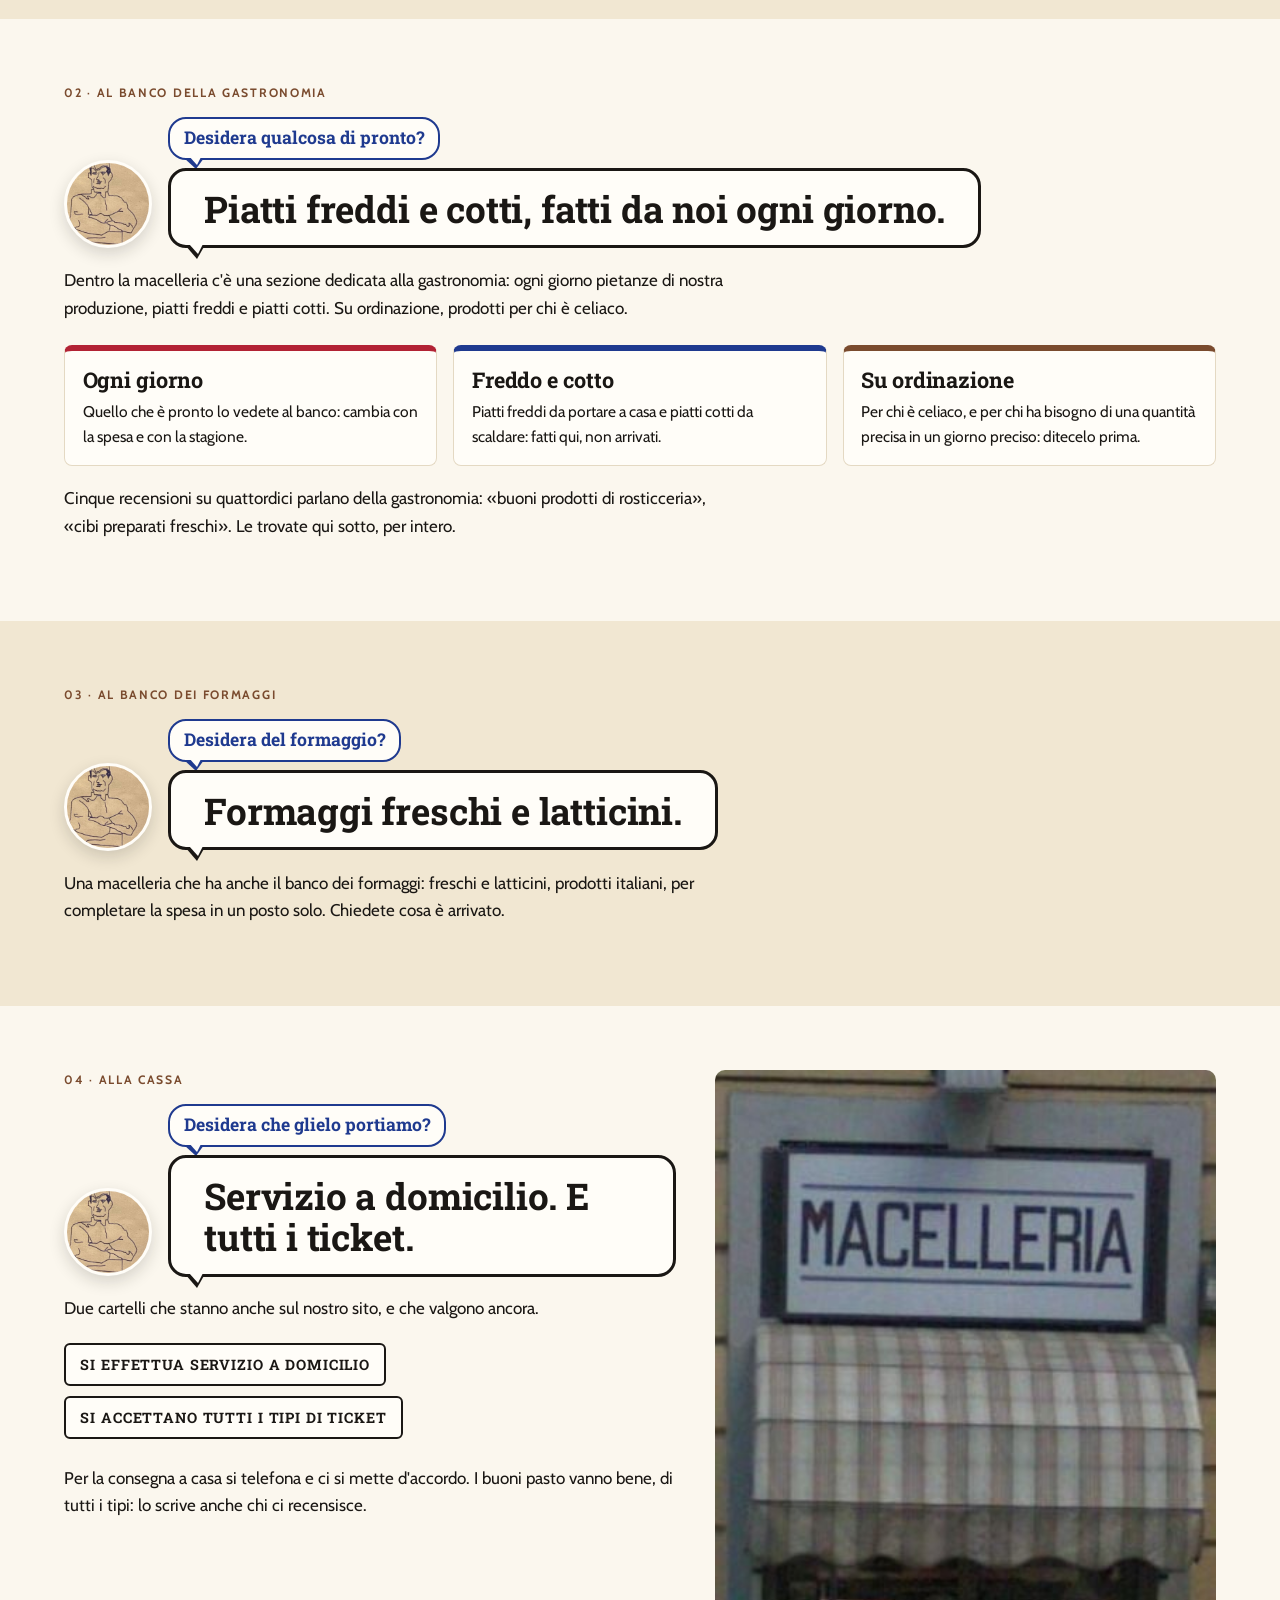
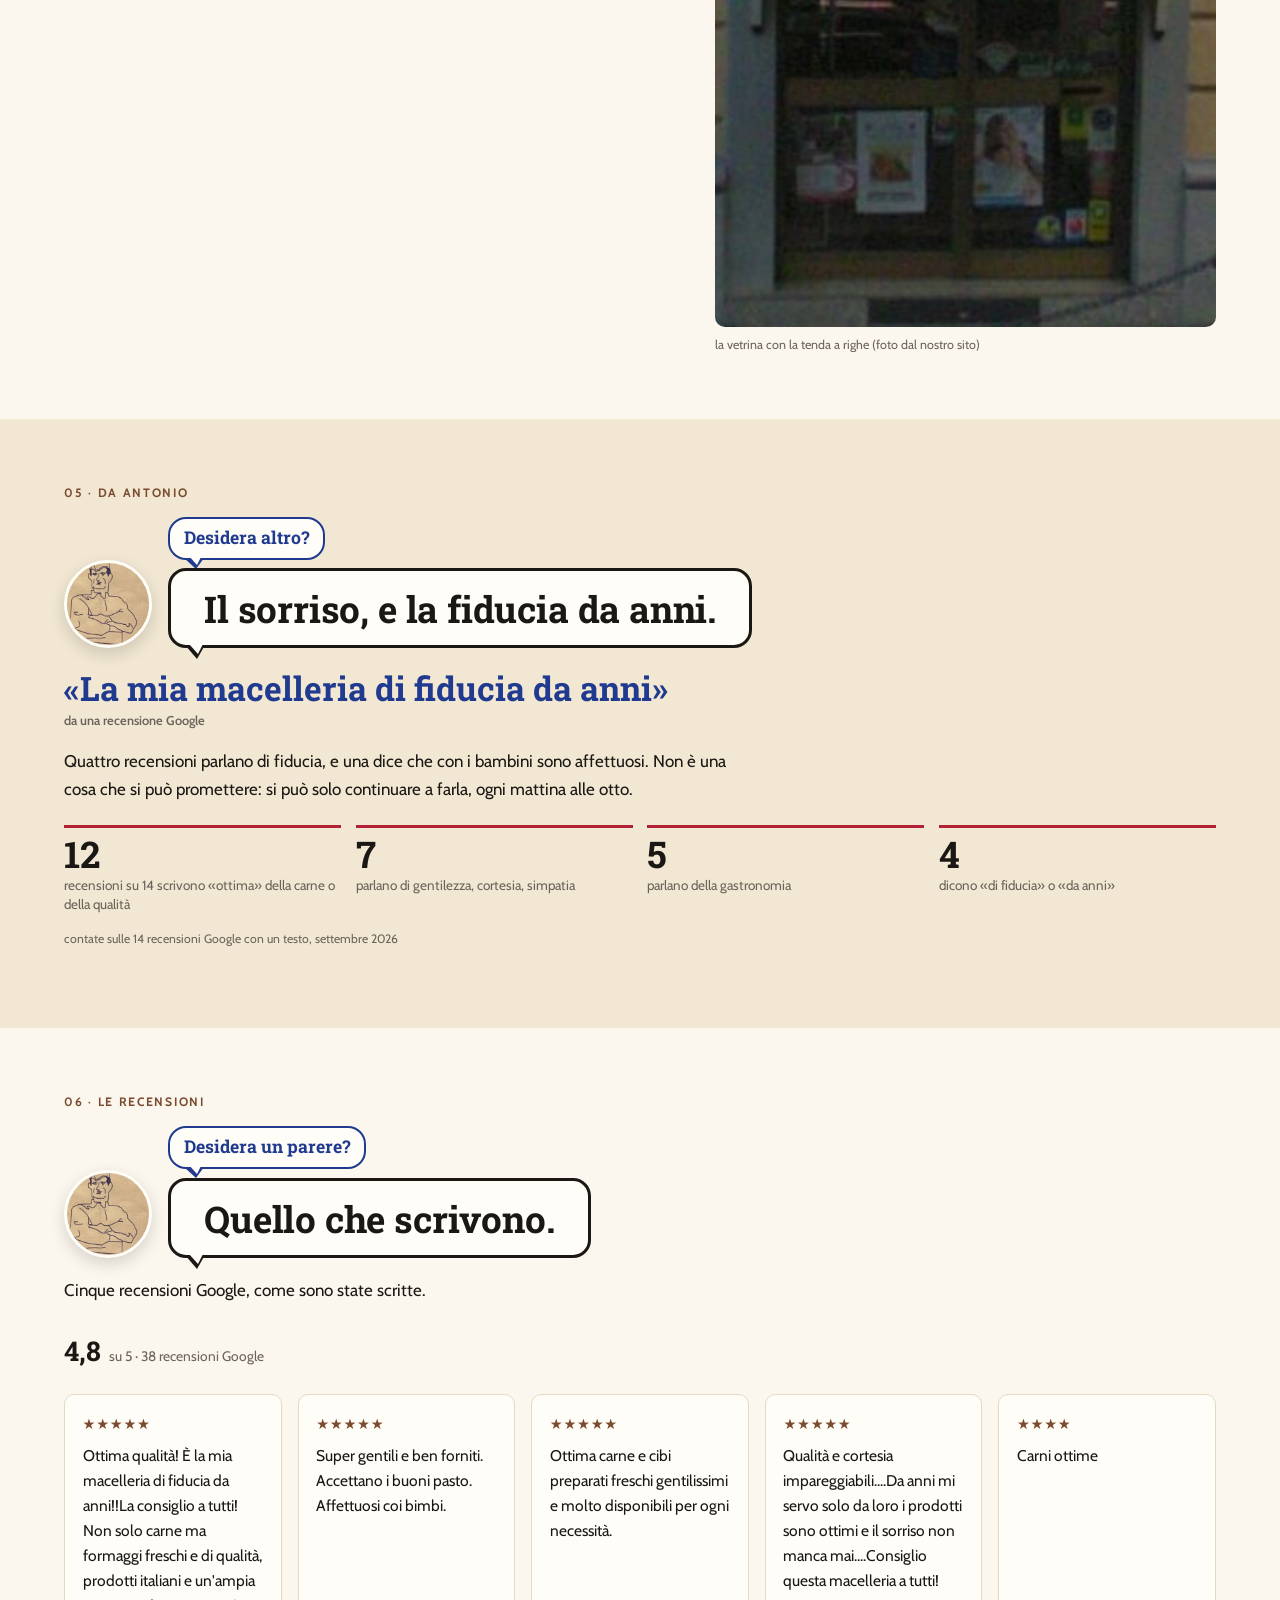
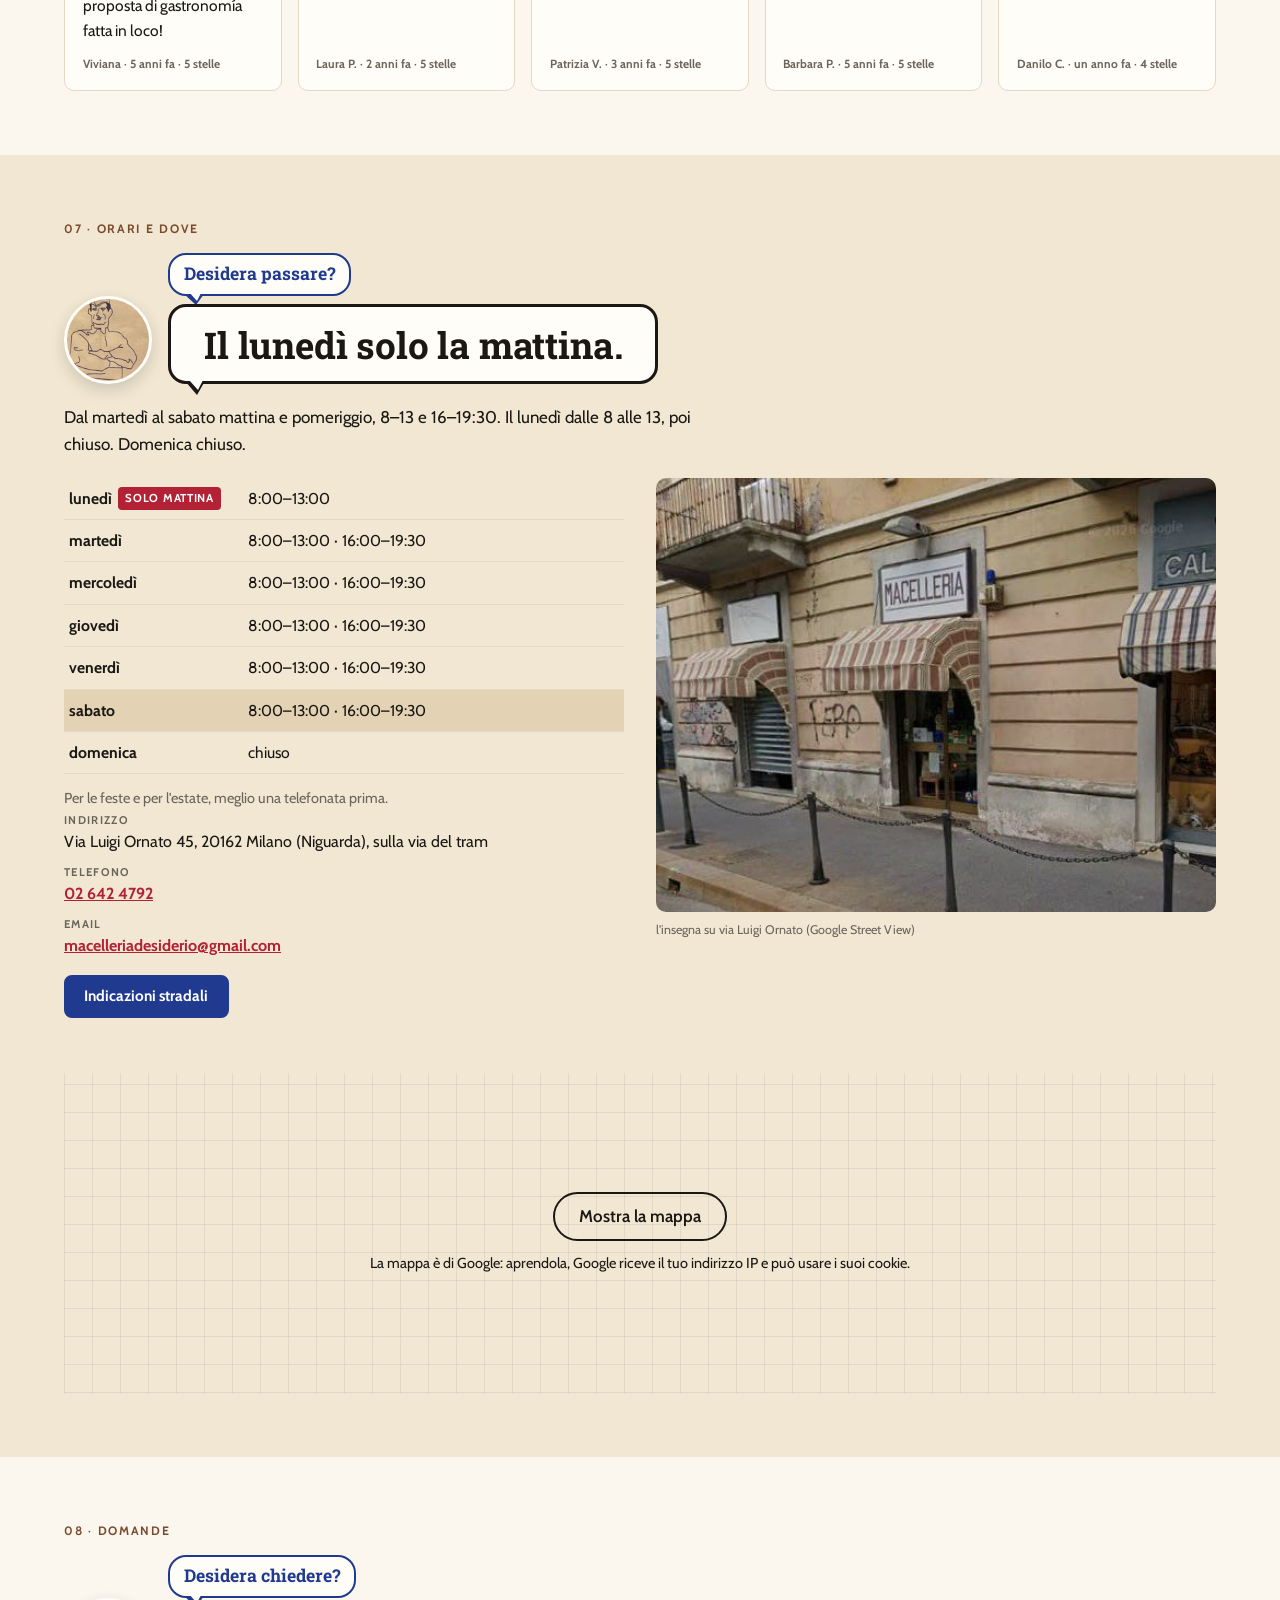
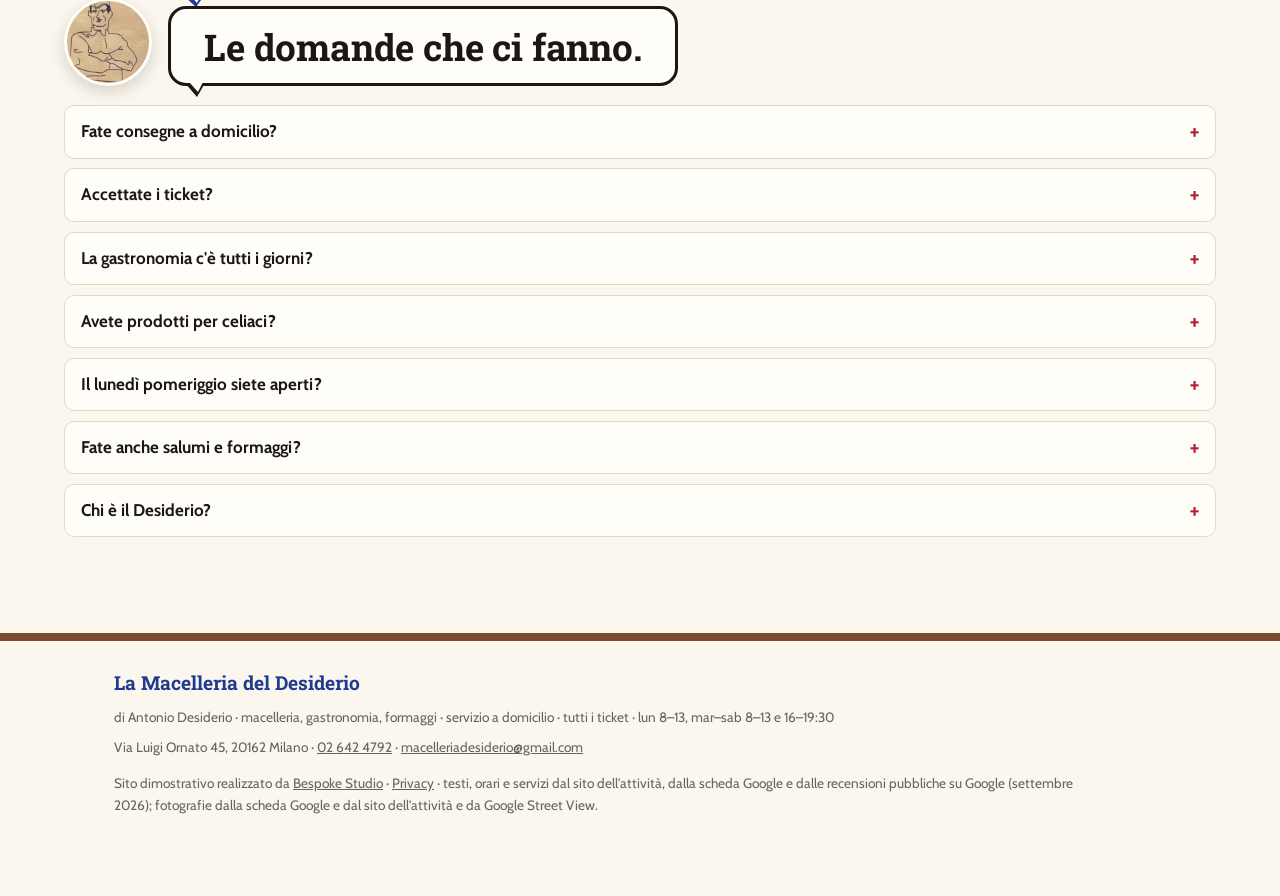
==== commit 58f73d30: "Privacy e pulizia: caratteri sul sito, mappa al clic, informativa, noindex - caratteri copiati nel s" ====
--- a/index.html
+++ b/index.html
@@ -3,6 +3,7 @@
 <head>
 <meta charset="utf-8">
 <meta name="viewport" content="width=device-width, initial-scale=1">
+<meta name="robots" content="noindex">
 <title>La Macelleria del Desiderio — Desidera? Macelleria e gastronomia in via Luigi Ornato 45, Milano</title>
 <meta name="description" content="La Macelleria del Desiderio di Antonio Desiderio, via Luigi Ornato 45 a Milano (Niguarda): carni di origine garantita e salumi, gastronomia di propria produzione ogni giorno, formaggi e latticini, servizio a domicilio, tutti i tipi di ticket. Lunedì 8–13, martedì–sabato 8–13 e 16–19:30. Tel 02 642 4792.">
 <link rel="canonical" href="https://rotenzark.github.io/macelleria-del-desiderio/">
@@ -16,12 +17,64 @@
 <link rel="icon" href="img/favicon.svg" type="image/svg+xml">
 <link rel="icon" href="img/favicon-32.png" sizes="32x32" type="image/png">
 <link rel="apple-touch-icon" href="img/apple-touch-icon.png">
-<link rel="preconnect" href="https://fonts.googleapis.com">
-<link rel="preconnect" href="https://fonts.gstatic.com" crossorigin>
-<link href="https://fonts.googleapis.com/css2?family=Roboto+Slab:wght@700;900&family=Cabin:ital,wght@0,400;0,600;0,700;1,400&display=swap" rel="stylesheet">
+<link rel="stylesheet" href="fonts/fonts.css?v=1">
 <link rel="stylesheet" href="css/styles.css?v=1">
 <script type="application/ld+json">
-{"@context":"https://schema.org","@type":"Store","name":"La Macelleria del Desiderio di Antonio Desiderio","alternateName":"Macelleria Desiderio","image":"https://rotenzark.github.io/macelleria-del-desiderio/img/og.jpg","url":"https://rotenzark.github.io/macelleria-del-desiderio/","telephone":"+390266424792","email":"macelleriadesiderio@gmail.com","address":{"@type":"PostalAddress","streetAddress":"Via Luigi Ornato 45","addressLocality":"Milano","postalCode":"20162","addressRegion":"MI","addressCountry":"IT"},"geo":{"@type":"GeoCoordinates","latitude":45.5183384,"longitude":9.1918654},"openingHoursSpecification":[{"@type":"OpeningHoursSpecification","dayOfWeek":"Monday","opens":"08:00","closes":"13:00"},{"@type":"OpeningHoursSpecification","dayOfWeek":["Tuesday","Wednesday","Thursday","Friday","Saturday"],"opens":"08:00","closes":"13:00"},{"@type":"OpeningHoursSpecification","dayOfWeek":["Tuesday","Wednesday","Thursday","Friday","Saturday"],"opens":"16:00","closes":"19:30"}],"aggregateRating":{"@type":"AggregateRating","ratingValue":"4.8","reviewCount":"38"}}
+{
+  "@context": "https://schema.org",
+  "@type": "Store",
+  "name": "La Macelleria del Desiderio di Antonio Desiderio",
+  "alternateName": "Macelleria Desiderio",
+  "image": "https://rotenzark.github.io/macelleria-del-desiderio/img/og.jpg",
+  "url": "https://rotenzark.github.io/macelleria-del-desiderio/",
+  "telephone": "+39026424792",
+  "email": "macelleriadesiderio@gmail.com",
+  "address": {
+    "@type": "PostalAddress",
+    "streetAddress": "Via Luigi Ornato 45",
+    "addressLocality": "Milano",
+    "postalCode": "20162",
+    "addressRegion": "MI",
+    "addressCountry": "IT"
+  },
+  "geo": {
+    "@type": "GeoCoordinates",
+    "latitude": 45.5183384,
+    "longitude": 9.1918654
+  },
+  "openingHoursSpecification": [
+    {
+      "@type": "OpeningHoursSpecification",
+      "dayOfWeek": "Monday",
+      "opens": "08:00",
+      "closes": "13:00"
+    },
+    {
+      "@type": "OpeningHoursSpecification",
+      "dayOfWeek": [
+        "Tuesday",
+        "Wednesday",
+        "Thursday",
+        "Friday",
+        "Saturday"
+      ],
+      "opens": "08:00",
+      "closes": "13:00"
+    },
+    {
+      "@type": "OpeningHoursSpecification",
+      "dayOfWeek": [
+        "Tuesday",
+        "Wednesday",
+        "Thursday",
+        "Friday",
+        "Saturday"
+      ],
+      "opens": "16:00",
+      "closes": "19:30"
+    }
+  ]
+}
 </script>
 <script type="application/ld+json">
 {"@context":"https://schema.org","@type":"FAQPage","mainEntity":[
@@ -42,13 +95,13 @@
     <img class="banco__m" src="img/macellaio.jpg" alt="" width="480" height="725">
     <div class="banco__f"><p class="fumetto fumetto--r">Desidera?</p></div>
   </div>
-  <p class="intro__f" id="introFine" data-i18n="intro.f">La Macelleria del Desiderio · via Luigi Ornato 45</p>
+  <p lang="it" class="intro__f" id="introFine" data-i18n="intro.f">La Macelleria del Desiderio · via Luigi Ornato 45</p>
   <button type="button" class="intro__skip" id="introSkip" data-i18n="intro.skip">salta</button>
 </div>
 
 <header class="testata" id="top">
   <a class="marchio" href="#top" aria-label="La Macelleria del Desiderio, torna in cima" data-i18n-aria="nav.home">
-    <span class="marchio__n">La Macelleria del Desiderio</span>
+    <span lang="it" class="marchio__n">La Macelleria del Desiderio</span>
     <span class="marchio__s" data-i18n="marchio.s">di Antonio Desiderio · via Luigi Ornato 45, Milano</span>
   </a>
   <nav class="nav" id="mainNav" aria-label="Menu principale">
@@ -64,7 +117,7 @@
     <div class="lingue" role="group" aria-label="Lingua">
       <button type="button" data-lang="it" class="is-on">IT</button><button type="button" data-lang="en">EN</button>
     </div>
-    <a class="bottone bottone--rosso" href="tel:+390266424792" data-i18n="cta.chiama">Chiama</a>
+    <a class="bottone bottone--rosso" href="tel:+39026424792" data-i18n="cta.chiama">Chiama</a>
     <button type="button" class="burger" id="burger" aria-label="Apri il menu" aria-expanded="false" aria-controls="drawer" data-i18n-aria="nav.apri"><span></span><span></span><span></span></button>
   </div>
 </header>
@@ -76,7 +129,7 @@
   <a href="#recensioni" data-i18n="nav.recensioni">Recensioni</a>
   <a href="#orari" data-i18n="nav.orari">Orari e dove</a>
   <a href="#domande" data-i18n="nav.domande">Domande</a>
-  <a class="drawer__cta" href="tel:+390266424792" data-i18n="cta.chiama2">Chiama 02 642 4792</a>
+  <a class="drawer__cta" href="tel:+39026424792" data-i18n="cta.chiama2">Chiama 02 642 4792</a>
 </div>
 <div class="tenda" aria-hidden="true"></div>
 
@@ -97,7 +150,7 @@
       <p class="apertura__p" data-i18n="h.p">È la domanda che sentite al banco quando tocca a voi. Qui è anche il cognome: la macelleria è di Antonio <b>Desiderio</b>, e il grembiule lo scrive grande, col macellaio a braccia conserte. Le risposte sono qui sotto, una per volta.</p>
       <p class="apertura__stato" id="orarioStato">Orari in negozio</p>
       <div class="apertura__azioni">
-        <a class="bottone bottone--rosso" href="tel:+390266424792" data-i18n="h.cta1">Chiama 02 642 4792</a>
+        <a class="bottone bottone--rosso" href="tel:+39026424792" data-i18n="h.cta1">Chiama 02 642 4792</a>
         <a class="bottone bottone--blu" href="#domicilio" data-i18n="h.cta2">A domicilio</a>
         <a class="bottone bottone--bordo" href="mailto:macelleriadesiderio@gmail.com" data-i18n="h.cta3">Scrivi</a>
       </div>
@@ -226,10 +279,10 @@
     <p class="sezione__p reveal reveal-d2" data-i18n="r.p">Cinque recensioni Google, come sono state scritte.</p>
     <p class="voto reveal reveal-d2"><b>4,8</b><span data-i18n="r.voto">su 5 · 38 recensioni Google</span></p>
     <ul class="recensioni">
-      <li class="rec reveal"><span class="stelle" aria-hidden="true">★★★★★</span><p>Ottima qualità! È la mia macelleria di fiducia da anni!!La consiglio a tutti! Non solo carne ma formaggi freschi e di qualità, prodotti italiani e un'ampia proposta di gastronomía fatta in loco!</p><span class="rec__chi" data-i18n="r1.c">Viviana · 5 anni fa · 5 stelle</span></li>
+      <li class="rec reveal"><span class="stelle" aria-hidden="true">★★★★★</span><p lang="it">Ottima qualità! È la mia macelleria di fiducia da anni!!La consiglio a tutti! Non solo carne ma formaggi freschi e di qualità, prodotti italiani e un'ampia proposta di gastronomía fatta in loco!</p><span class="rec__chi" data-i18n="r1.c">Viviana · 5 anni fa · 5 stelle</span></li>
       <li class="rec reveal reveal-d1"><span class="stelle" aria-hidden="true">★★★★★</span><p>Super gentili e ben forniti. Accettano i buoni pasto. Affettuosi coi bimbi.</p><span class="rec__chi" data-i18n="r2.c">Laura P. · 2 anni fa · 5 stelle</span></li>
-      <li class="rec reveal reveal-d2"><span class="stelle" aria-hidden="true">★★★★★</span><p>Ottima carne e cibi preparati freschi gentilissimi e molto disponibili per ogni necessità.</p><span class="rec__chi" data-i18n="r3.c">Patrizia V. · 3 anni fa · 5 stelle</span></li>
-      <li class="rec reveal reveal-d3"><span class="stelle" aria-hidden="true">★★★★★</span><p>Qualità e cortesia impareggiabili....Da anni mi servo solo da loro i prodotti sono ottimi e il sorriso non manca mai....Consiglio questa macelleria a tutti!</p><span class="rec__chi" data-i18n="r4.c">Barbara P. · 5 anni fa · 5 stelle</span></li>
+      <li class="rec reveal reveal-d2"><span class="stelle" aria-hidden="true">★★★★★</span><p lang="it">Ottima carne e cibi preparati freschi gentilissimi e molto disponibili per ogni necessità.</p><span class="rec__chi" data-i18n="r3.c">Patrizia V. · 3 anni fa · 5 stelle</span></li>
+      <li class="rec reveal reveal-d3"><span class="stelle" aria-hidden="true">★★★★★</span><p lang="it">Qualità e cortesia impareggiabili....Da anni mi servo solo da loro i prodotti sono ottimi e il sorriso non manca mai....Consiglio questa macelleria a tutti!</p><span class="rec__chi" data-i18n="r4.c">Barbara P. · 5 anni fa · 5 stelle</span></li>
       <li class="rec reveal reveal-d3"><span class="stelle" aria-hidden="true">★★★★</span><p>Carni ottime</p><span class="rec__chi" data-i18n="r5.c">Danilo C. · un anno fa · 4 stelle</span></li>
     </ul>
   </div>
@@ -264,7 +317,7 @@
         <p class="orari__nota" data-i18n="o.nota">Per le feste e per l'estate, meglio una telefonata prima.</p>
         <ul class="contatti">
           <li><span class="contatti__k" data-i18n="k.ind">indirizzo</span>Via Luigi Ornato 45, 20162 Milano (Niguarda), sulla via del tram</li>
-          <li><span class="contatti__k" data-i18n="k.tel">telefono</span><a href="tel:+390266424792">02 642 4792</a></li>
+          <li><span class="contatti__k" data-i18n="k.tel">telefono</span><a href="tel:+39026424792">02 642 4792</a></li>
           <li><span class="contatti__k" data-i18n="k.mail">email</span><a href="mailto:macelleriadesiderio@gmail.com">macelleriadesiderio@gmail.com</a></li>
         </ul>
         <a class="bottone bottone--blu" href="https://www.google.com/maps/dir/?api=1&amp;destination=Via+Luigi+Ornato+45,+20162+Milano" target="_blank" rel="noopener" data-i18n="o.strada">Indicazioni stradali</a>
@@ -276,7 +329,7 @@
         <figcaption class="didascalia" data-i18n="o.cap2">l'insegna su via Luigi Ornato (Google Street View)</figcaption>
       </figure>
       <div class="mappa reveal" id="mappa">
-        <iframe src="https://www.google.com/maps?q=Macelleria+Desiderio+Antonio,+Via+Luigi+Ornato+45,+20162+Milano&amp;z=16&amp;output=embed" title="Mappa: La Macelleria del Desiderio, Via Luigi Ornato 45, Milano" loading="lazy" referrerpolicy="no-referrer-when-downgrade" allowfullscreen data-i18n-title="o.mappa"></iframe>
+        <div class="mappa-clic" data-mappa-clic style="--mappa-h: 320px"><template><iframe src="https://www.google.com/maps?q=Macelleria+Desiderio+Antonio,+Via+Luigi+Ornato+45,+20162+Milano&amp;z=16&amp;output=embed" title="Mappa: La Macelleria del Desiderio, Via Luigi Ornato 45, Milano" loading="lazy" referrerpolicy="no-referrer-when-downgrade" allowfullscreen data-i18n-title="o.mappa"></iframe></template><div class="mappa-clic__velo"><a class="mappa-clic__btn" href="https://www.google.com/maps/dir/?api=1&amp;destination=Via+Luigi+Ornato+45,+20162+Milano" target="_blank" rel="noopener">Mostra la mappa</a><p class="mappa-clic__nota">La mappa è di Google: aprendola, Google riceve il tuo indirizzo IP e può usare i suoi cookie.</p></div></div>
       </div>
     </div>
   </div>
@@ -289,7 +342,7 @@
     <div class="banco reveal reveal-d1" data-fumetto data-stato="risponde">
       <img class="banco__m" src="img/macellaio.jpg" alt="" width="480" height="725">
       <div class="banco__f">
-        <span class="fumetto fumetto--d" data-i18n="q.d">Desidera chiedere?</span>
+        <span lang="it" class="fumetto fumetto--d" data-i18n="q.d">Desidera chiedere?</span>
         <h2 class="fumetto fumetto--r" id="t-domande" data-i18n="q.h">Le domande che ci fanno.</h2>
       </div>
     </div>
@@ -309,15 +362,15 @@
 
 <footer class="piede">
   <div class="piede__dentro">
-    <p class="piede__m">La Macelleria del Desiderio</p>
+    <p lang="it" class="piede__m">La Macelleria del Desiderio</p>
     <p class="piede__s" data-i18n="piede.s">di Antonio Desiderio · macelleria, gastronomia, formaggi · servizio a domicilio · tutti i ticket · lun 8–13, mar–sab 8–13 e 16–19:30</p>
-    <p class="piede__d">Via Luigi Ornato 45, 20162 Milano · <a href="tel:+390266424792">02 642 4792</a> · <a href="mailto:macelleriadesiderio@gmail.com">macelleriadesiderio@gmail.com</a></p>
-    <p class="piede__b" data-i18n="piede.b">Sito dimostrativo realizzato da <a href="https://bespokestud.io" target="_blank" rel="noopener">Bespoke Studio</a> · testi, orari e servizi dal sito dell'attività, dalla scheda Google e dalle recensioni pubbliche su Google (settembre 2026); fotografie dalla scheda Google e dal sito dell'attività e da Google Street View.</p>
+    <p class="piede__d">Via Luigi Ornato 45, 20162 Milano · <a href="tel:+39026424792">02 642 4792</a> · <a href="mailto:macelleriadesiderio@gmail.com">macelleriadesiderio@gmail.com</a></p>
+    <p class="piede__b" data-i18n="piede.b">Sito dimostrativo realizzato da <a href="https://bespokestud.io" target="_blank" rel="noopener">Bespoke Studio</a> · <a href="privacy.html">Privacy</a> · testi, orari e servizi dal sito dell'attività, dalla scheda Google e dalle recensioni pubbliche su Google (settembre 2026); fotografie dalla scheda Google e dal sito dell'attività e da Google Street View.</p>
   </div>
 </footer>
 
 <div class="barra" id="actionBar">
-  <a href="tel:+390266424792" data-i18n="b.chiama">Chiama</a>
+  <a href="tel:+39026424792" data-i18n="b.chiama">Chiama</a>
   <a href="#gastronomia" data-i18n="b.gastro">Gastronomia</a>
   <a href="#orari" data-i18n="b.orari">Orari</a>
   <a href="#mappa" data-i18n="b.mappa">Mappa</a>
@@ -331,5 +384,6 @@
 <script src="https://cdn.jsdelivr.net/npm/gsap@3.12.5/dist/gsap.min.js"></script>
 <script src="https://cdn.jsdelivr.net/npm/gsap@3.12.5/dist/ScrollTrigger.min.js"></script>
 <script src="js/main.js?v=1"></script>
+<script src="js/mappa-clic.js?v=1" defer></script>
 </body>
 </html>
--- a/fonts/fonts.css
+++ b/fonts/fonts.css
@@ -0,0 +1,247 @@
+/* Caratteri ospitati sul sito: nessuna richiesta a Google Fonts o Fontshare (giro privacy 1/10/2026). Licenze in LICENSE.txt. */
+/* vietnamese */
+@font-face {
+  font-family: 'Cabin';
+  font-style: italic;
+  font-weight: 400;
+  font-stretch: 100%;
+  font-display: swap;
+  src: url(cabin-v35-u-4V0qWljRw-Pd815fNqc8T_wAFcX-c37MPiNYlWniJ2hJXHx_KVykbvM_s.woff2) format('woff2');
+  unicode-range: U+0102-0103, U+0110-0111, U+0128-0129, U+0168-0169, U+01A0-01A1, U+01AF-01B0, U+0300-0301, U+0303-0304, U+0308-0309, U+0323, U+0329, U+1EA0-1EF9, U+20AB;
+}
+/* latin-ext */
+@font-face {
+  font-family: 'Cabin';
+  font-style: italic;
+  font-weight: 400;
+  font-stretch: 100%;
+  font-display: swap;
+  src: url(cabin-v35-u-4V0qWljRw-Pd815fNqc8T_wAFcX-c37MPiNYlWniJ2hJXHx_KVy0bvM_s.woff2) format('woff2');
+  unicode-range: U+0100-02BA, U+02BD-02C5, U+02C7-02CC, U+02CE-02D7, U+02DD-02FF, U+0304, U+0308, U+0329, U+1D00-1DBF, U+1E00-1E9F, U+1EF2-1EFF, U+2020, U+20A0-20AB, U+20AD-20C0, U+2113, U+2C60-2C7F, U+A720-A7FF;
+}
+/* latin */
+@font-face {
+  font-family: 'Cabin';
+  font-style: italic;
+  font-weight: 400;
+  font-stretch: 100%;
+  font-display: swap;
+  src: url(cabin-v35-u-4V0qWljRw-Pd815fNqc8T_wAFcX-c37MPiNYlWniJ2hJXHx_KVxUbv.woff2) format('woff2');
+  unicode-range: U+0000-00FF, U+0131, U+0152-0153, U+02BB-02BC, U+02C6, U+02DA, U+02DC, U+0304, U+0308, U+0329, U+2000-206F, U+20AC, U+2122, U+2191, U+2193, U+2212, U+2215, U+FEFF, U+FFFD;
+}
+/* vietnamese */
+@font-face {
+  font-family: 'Cabin';
+  font-style: normal;
+  font-weight: 400;
+  font-stretch: 100%;
+  font-display: swap;
+  src: url(cabin-v35-u-4i0qWljRw-PfU81xCKCpdpbgZJl6XvptnsBXw.woff2) format('woff2');
+  unicode-range: U+0102-0103, U+0110-0111, U+0128-0129, U+0168-0169, U+01A0-01A1, U+01AF-01B0, U+0300-0301, U+0303-0304, U+0308-0309, U+0323, U+0329, U+1EA0-1EF9, U+20AB;
+}
+/* latin-ext */
+@font-face {
+  font-family: 'Cabin';
+  font-style: normal;
+  font-weight: 400;
+  font-stretch: 100%;
+  font-display: swap;
+  src: url(cabin-v35-u-4i0qWljRw-PfU81xCKCpdpbgZJl6Xvp9nsBXw.woff2) format('woff2');
+  unicode-range: U+0100-02BA, U+02BD-02C5, U+02C7-02CC, U+02CE-02D7, U+02DD-02FF, U+0304, U+0308, U+0329, U+1D00-1DBF, U+1E00-1E9F, U+1EF2-1EFF, U+2020, U+20A0-20AB, U+20AD-20C0, U+2113, U+2C60-2C7F, U+A720-A7FF;
+}
+/* latin */
+@font-face {
+  font-family: 'Cabin';
+  font-style: normal;
+  font-weight: 400;
+  font-stretch: 100%;
+  font-display: swap;
+  src: url(cabin-v35-u-4i0qWljRw-PfU81xCKCpdpbgZJl6Xvqdns.woff2) format('woff2');
+  unicode-range: U+0000-00FF, U+0131, U+0152-0153, U+02BB-02BC, U+02C6, U+02DA, U+02DC, U+0304, U+0308, U+0329, U+2000-206F, U+20AC, U+2122, U+2191, U+2193, U+2212, U+2215, U+FEFF, U+FFFD;
+}
+/* vietnamese */
+@font-face {
+  font-family: 'Cabin';
+  font-style: normal;
+  font-weight: 600;
+  font-stretch: 100%;
+  font-display: swap;
+  src: url(cabin-v35-u-4i0qWljRw-PfU81xCKCpdpbgZJl6XvptnsBXw.woff2) format('woff2');
+  unicode-range: U+0102-0103, U+0110-0111, U+0128-0129, U+0168-0169, U+01A0-01A1, U+01AF-01B0, U+0300-0301, U+0303-0304, U+0308-0309, U+0323, U+0329, U+1EA0-1EF9, U+20AB;
+}
+/* latin-ext */
+@font-face {
+  font-family: 'Cabin';
+  font-style: normal;
+  font-weight: 600;
+  font-stretch: 100%;
+  font-display: swap;
+  src: url(cabin-v35-u-4i0qWljRw-PfU81xCKCpdpbgZJl6Xvp9nsBXw.woff2) format('woff2');
+  unicode-range: U+0100-02BA, U+02BD-02C5, U+02C7-02CC, U+02CE-02D7, U+02DD-02FF, U+0304, U+0308, U+0329, U+1D00-1DBF, U+1E00-1E9F, U+1EF2-1EFF, U+2020, U+20A0-20AB, U+20AD-20C0, U+2113, U+2C60-2C7F, U+A720-A7FF;
+}
+/* latin */
+@font-face {
+  font-family: 'Cabin';
+  font-style: normal;
+  font-weight: 600;
+  font-stretch: 100%;
+  font-display: swap;
+  src: url(cabin-v35-u-4i0qWljRw-PfU81xCKCpdpbgZJl6Xvqdns.woff2) format('woff2');
+  unicode-range: U+0000-00FF, U+0131, U+0152-0153, U+02BB-02BC, U+02C6, U+02DA, U+02DC, U+0304, U+0308, U+0329, U+2000-206F, U+20AC, U+2122, U+2191, U+2193, U+2212, U+2215, U+FEFF, U+FFFD;
+}
+/* vietnamese */
+@font-face {
+  font-family: 'Cabin';
+  font-style: normal;
+  font-weight: 700;
+  font-stretch: 100%;
+  font-display: swap;
+  src: url(cabin-v35-u-4i0qWljRw-PfU81xCKCpdpbgZJl6XvptnsBXw.woff2) format('woff2');
+  unicode-range: U+0102-0103, U+0110-0111, U+0128-0129, U+0168-0169, U+01A0-01A1, U+01AF-01B0, U+0300-0301, U+0303-0304, U+0308-0309, U+0323, U+0329, U+1EA0-1EF9, U+20AB;
+}
+/* latin-ext */
+@font-face {
+  font-family: 'Cabin';
+  font-style: normal;
+  font-weight: 700;
+  font-stretch: 100%;
+  font-display: swap;
+  src: url(cabin-v35-u-4i0qWljRw-PfU81xCKCpdpbgZJl6Xvp9nsBXw.woff2) format('woff2');
+  unicode-range: U+0100-02BA, U+02BD-02C5, U+02C7-02CC, U+02CE-02D7, U+02DD-02FF, U+0304, U+0308, U+0329, U+1D00-1DBF, U+1E00-1E9F, U+1EF2-1EFF, U+2020, U+20A0-20AB, U+20AD-20C0, U+2113, U+2C60-2C7F, U+A720-A7FF;
+}
+/* latin */
+@font-face {
+  font-family: 'Cabin';
+  font-style: normal;
+  font-weight: 700;
+  font-stretch: 100%;
+  font-display: swap;
+  src: url(cabin-v35-u-4i0qWljRw-PfU81xCKCpdpbgZJl6Xvqdns.woff2) format('woff2');
+  unicode-range: U+0000-00FF, U+0131, U+0152-0153, U+02BB-02BC, U+02C6, U+02DA, U+02DC, U+0304, U+0308, U+0329, U+2000-206F, U+20AC, U+2122, U+2191, U+2193, U+2212, U+2215, U+FEFF, U+FFFD;
+}
+/* cyrillic-ext */
+@font-face {
+  font-family: 'Roboto Slab';
+  font-style: normal;
+  font-weight: 700;
+  font-display: swap;
+  src: url(robotoslab-v36-BngMUXZYTXPIvIBgJJSb6ufA5qW54A.woff2) format('woff2');
+  unicode-range: U+0460-052F, U+1C80-1C8A, U+20B4, U+2DE0-2DFF, U+A640-A69F, U+FE2E-FE2F;
+}
+/* cyrillic */
+@font-face {
+  font-family: 'Roboto Slab';
+  font-style: normal;
+  font-weight: 700;
+  font-display: swap;
+  src: url(robotoslab-v36-BngMUXZYTXPIvIBgJJSb6ufJ5qW54A.woff2) format('woff2');
+  unicode-range: U+0301, U+0400-045F, U+0490-0491, U+04B0-04B1, U+2116;
+}
+/* greek-ext */
+@font-face {
+  font-family: 'Roboto Slab';
+  font-style: normal;
+  font-weight: 700;
+  font-display: swap;
+  src: url(robotoslab-v36-BngMUXZYTXPIvIBgJJSb6ufB5qW54A.woff2) format('woff2');
+  unicode-range: U+1F00-1FFF;
+}
+/* greek */
+@font-face {
+  font-family: 'Roboto Slab';
+  font-style: normal;
+  font-weight: 700;
+  font-display: swap;
+  src: url(robotoslab-v36-BngMUXZYTXPIvIBgJJSb6ufO5qW54A.woff2) format('woff2');
+  unicode-range: U+0370-0377, U+037A-037F, U+0384-038A, U+038C, U+038E-03A1, U+03A3-03FF;
+}
+/* vietnamese */
+@font-face {
+  font-family: 'Roboto Slab';
+  font-style: normal;
+  font-weight: 700;
+  font-display: swap;
+  src: url(robotoslab-v36-BngMUXZYTXPIvIBgJJSb6ufC5qW54A.woff2) format('woff2');
+  unicode-range: U+0102-0103, U+0110-0111, U+0128-0129, U+0168-0169, U+01A0-01A1, U+01AF-01B0, U+0300-0301, U+0303-0304, U+0308-0309, U+0323, U+0329, U+1EA0-1EF9, U+20AB;
+}
+/* latin-ext */
+@font-face {
+  font-family: 'Roboto Slab';
+  font-style: normal;
+  font-weight: 700;
+  font-display: swap;
+  src: url(robotoslab-v36-BngMUXZYTXPIvIBgJJSb6ufD5qW54A.woff2) format('woff2');
+  unicode-range: U+0100-02BA, U+02BD-02C5, U+02C7-02CC, U+02CE-02D7, U+02DD-02FF, U+0304, U+0308, U+0329, U+1D00-1DBF, U+1E00-1E9F, U+1EF2-1EFF, U+2020, U+20A0-20AB, U+20AD-20C0, U+2113, U+2C60-2C7F, U+A720-A7FF;
+}
+/* latin */
+@font-face {
+  font-family: 'Roboto Slab';
+  font-style: normal;
+  font-weight: 700;
+  font-display: swap;
+  src: url(robotoslab-v36-BngMUXZYTXPIvIBgJJSb6ufN5qU.woff2) format('woff2');
+  unicode-range: U+0000-00FF, U+0131, U+0152-0153, U+02BB-02BC, U+02C6, U+02DA, U+02DC, U+0304, U+0308, U+0329, U+2000-206F, U+20AC, U+2122, U+2191, U+2193, U+2212, U+2215, U+FEFF, U+FFFD;
+}
+/* cyrillic-ext */
+@font-face {
+  font-family: 'Roboto Slab';
+  font-style: normal;
+  font-weight: 900;
+  font-display: swap;
+  src: url(robotoslab-v36-BngMUXZYTXPIvIBgJJSb6ufA5qW54A.woff2) format('woff2');
+  unicode-range: U+0460-052F, U+1C80-1C8A, U+20B4, U+2DE0-2DFF, U+A640-A69F, U+FE2E-FE2F;
+}
+/* cyrillic */
+@font-face {
+  font-family: 'Roboto Slab';
+  font-style: normal;
+  font-weight: 900;
+  font-display: swap;
+  src: url(robotoslab-v36-BngMUXZYTXPIvIBgJJSb6ufJ5qW54A.woff2) format('woff2');
+  unicode-range: U+0301, U+0400-045F, U+0490-0491, U+04B0-04B1, U+2116;
+}
+/* greek-ext */
+@font-face {
+  font-family: 'Roboto Slab';
+  font-style: normal;
+  font-weight: 900;
+  font-display: swap;
+  src: url(robotoslab-v36-BngMUXZYTXPIvIBgJJSb6ufB5qW54A.woff2) format('woff2');
+  unicode-range: U+1F00-1FFF;
+}
+/* greek */
+@font-face {
+  font-family: 'Roboto Slab';
+  font-style: normal;
+  font-weight: 900;
+  font-display: swap;
+  src: url(robotoslab-v36-BngMUXZYTXPIvIBgJJSb6ufO5qW54A.woff2) format('woff2');
+  unicode-range: U+0370-0377, U+037A-037F, U+0384-038A, U+038C, U+038E-03A1, U+03A3-03FF;
+}
+/* vietnamese */
+@font-face {
+  font-family: 'Roboto Slab';
+  font-style: normal;
+  font-weight: 900;
+  font-display: swap;
+  src: url(robotoslab-v36-BngMUXZYTXPIvIBgJJSb6ufC5qW54A.woff2) format('woff2');
+  unicode-range: U+0102-0103, U+0110-0111, U+0128-0129, U+0168-0169, U+01A0-01A1, U+01AF-01B0, U+0300-0301, U+0303-0304, U+0308-0309, U+0323, U+0329, U+1EA0-1EF9, U+20AB;
+}
+/* latin-ext */
+@font-face {
+  font-family: 'Roboto Slab';
+  font-style: normal;
+  font-weight: 900;
+  font-display: swap;
+  src: url(robotoslab-v36-BngMUXZYTXPIvIBgJJSb6ufD5qW54A.woff2) format('woff2');
+  unicode-range: U+0100-02BA, U+02BD-02C5, U+02C7-02CC, U+02CE-02D7, U+02DD-02FF, U+0304, U+0308, U+0329, U+1D00-1DBF, U+1E00-1E9F, U+1EF2-1EFF, U+2020, U+20A0-20AB, U+20AD-20C0, U+2113, U+2C60-2C7F, U+A720-A7FF;
+}
+/* latin */
+@font-face {
+  font-family: 'Roboto Slab';
+  font-style: normal;
+  font-weight: 900;
+  font-display: swap;
+  src: url(robotoslab-v36-BngMUXZYTXPIvIBgJJSb6ufN5qU.woff2) format('woff2');
+  unicode-range: U+0000-00FF, U+0131, U+0152-0153, U+02BB-02BC, U+02C6, U+02DA, U+02DC, U+0304, U+0308, U+0329, U+2000-206F, U+20AC, U+2122, U+2191, U+2193, U+2212, U+2215, U+FEFF, U+FFFD;
+}
--- a/css/styles.css
+++ b/css/styles.css
@@ -207,3 +207,12 @@
   html{scroll-behavior:auto}
   .bottone{transition:none}
 }
+
+/*MAPPACLIC*/
+/* la mappa Google si carica solo al clic (giro privacy 1/10/2026) */
+.mappa-clic { display: flex; align-items: center; justify-content: center; width: 100%; height: 100%; min-height: var(--mappa-h, 320px); box-sizing: border-box; padding: 24px; text-align: center; background: repeating-linear-gradient(0deg, rgba(127, 127, 127, 0.14) 0 1px, transparent 1px 28px), repeating-linear-gradient(90deg, rgba(127, 127, 127, 0.14) 0 1px, transparent 1px 28px); }
+.mappa-clic__velo { display: flex; flex-direction: column; align-items: center; gap: 12px; max-width: 32em; }
+.mappa-clic__btn { display: inline-block; padding: 0.75em 1.4em; border: 2px solid currentColor; border-radius: 999px; color: inherit; font: inherit; font-weight: 600; line-height: 1.2; text-decoration: none; background: transparent; cursor: pointer; }
+.mappa-clic__btn:hover, .mappa-clic__btn:focus-visible { text-decoration: underline; }
+.mappa-clic__nota { margin: 0; font-size: 0.85em; line-height: 1.45; }
+/*/MAPPACLIC*/
